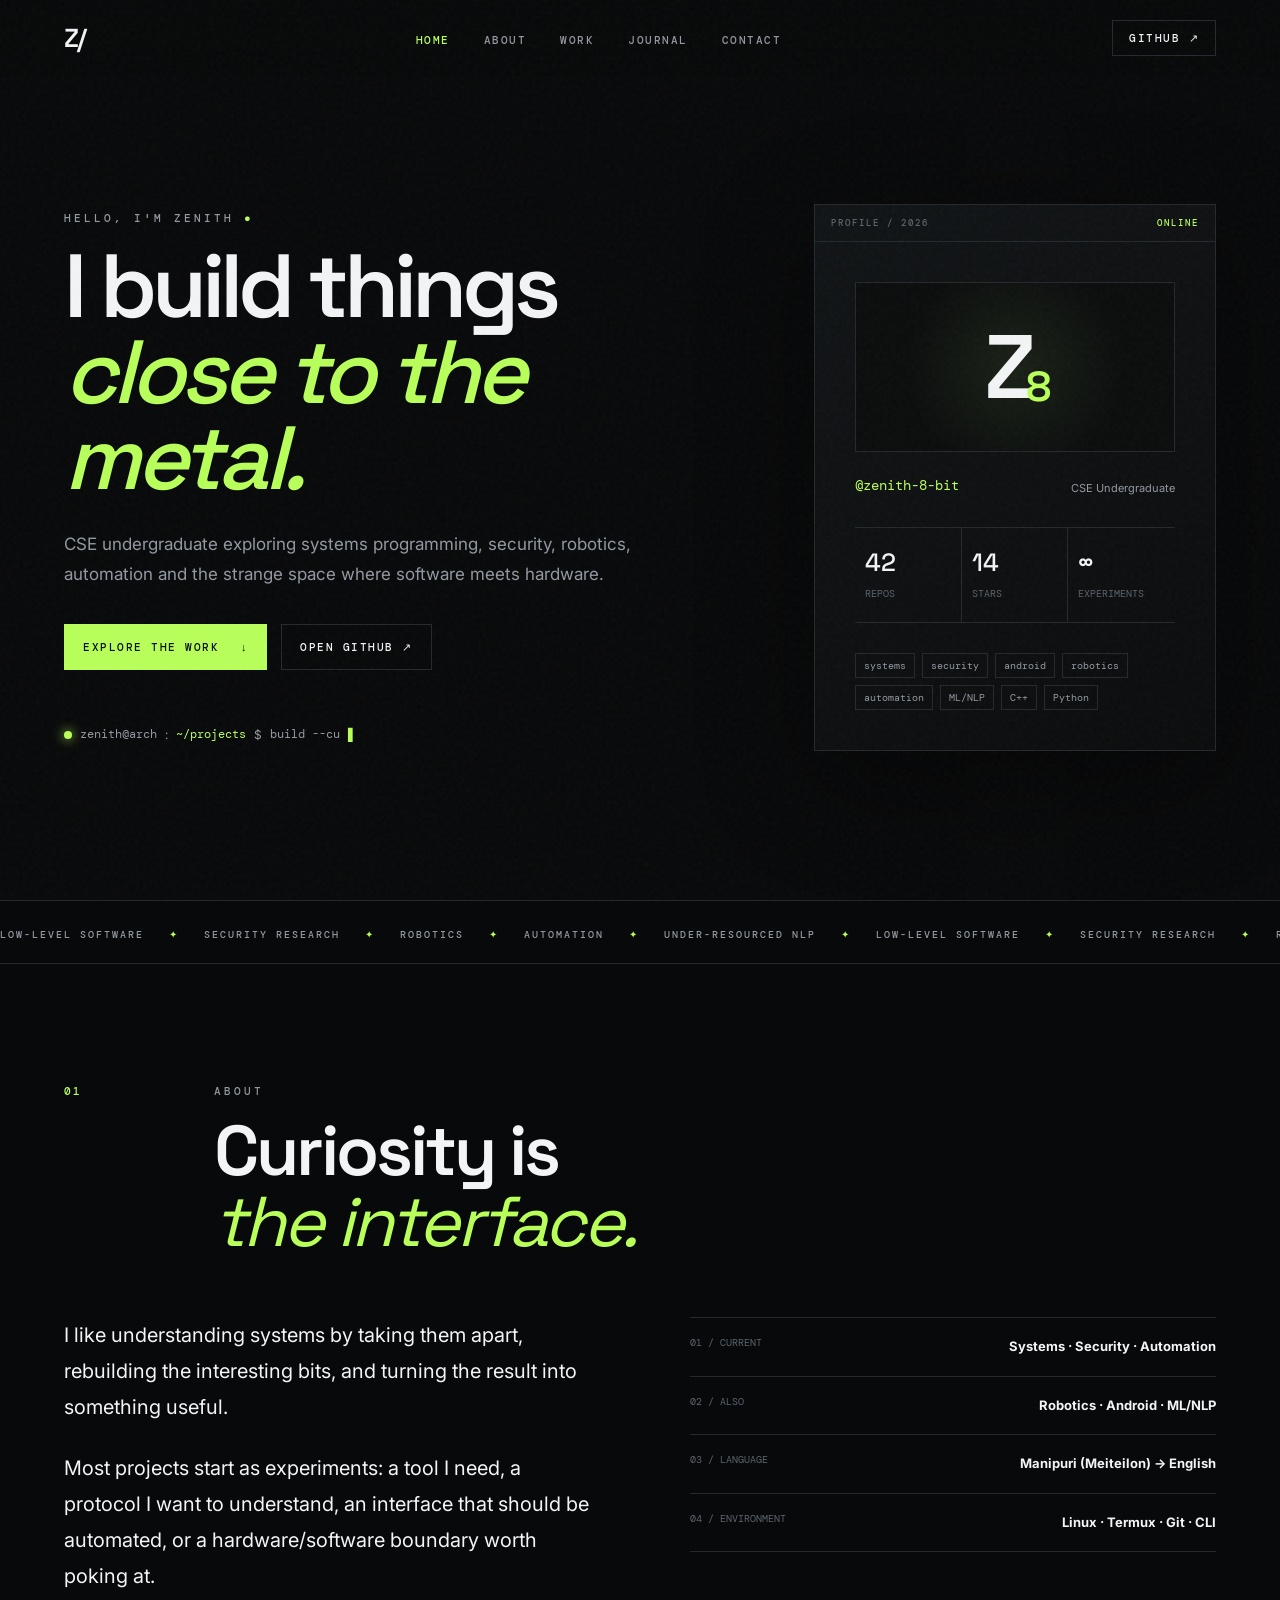
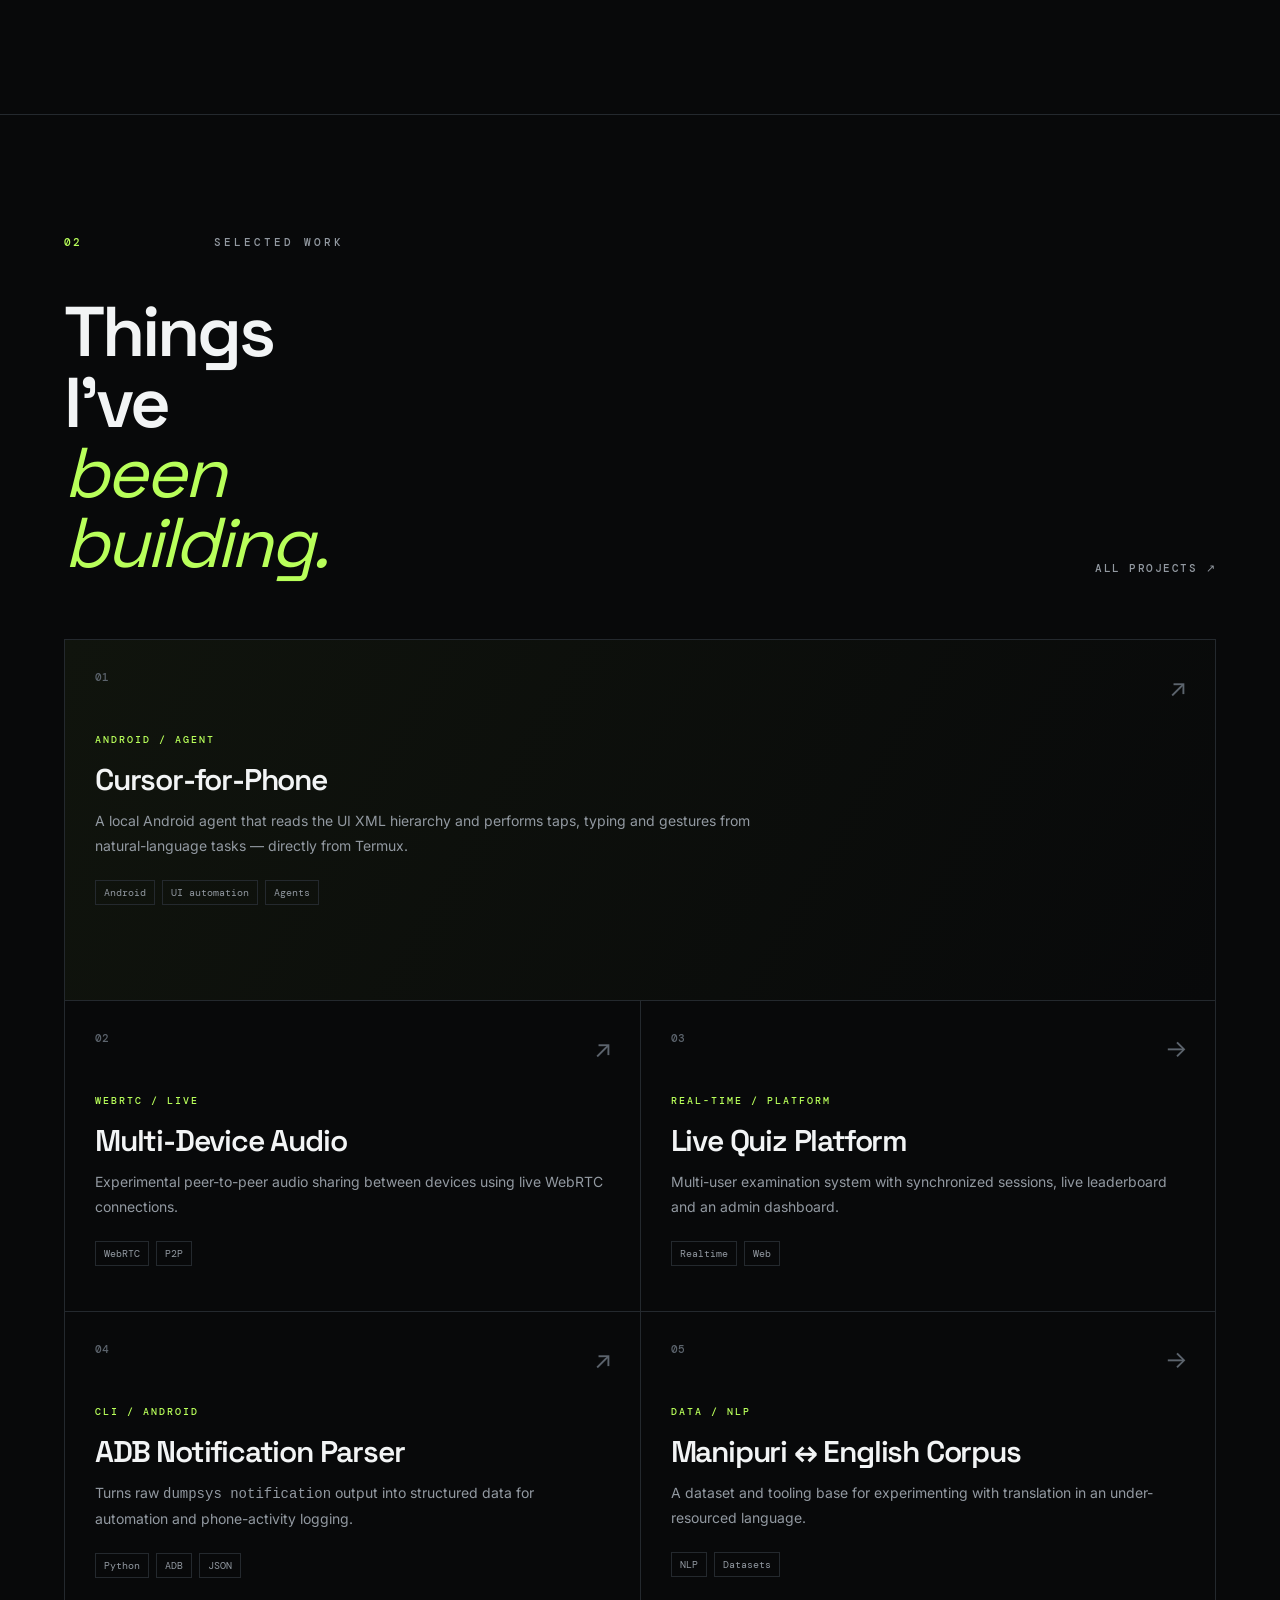
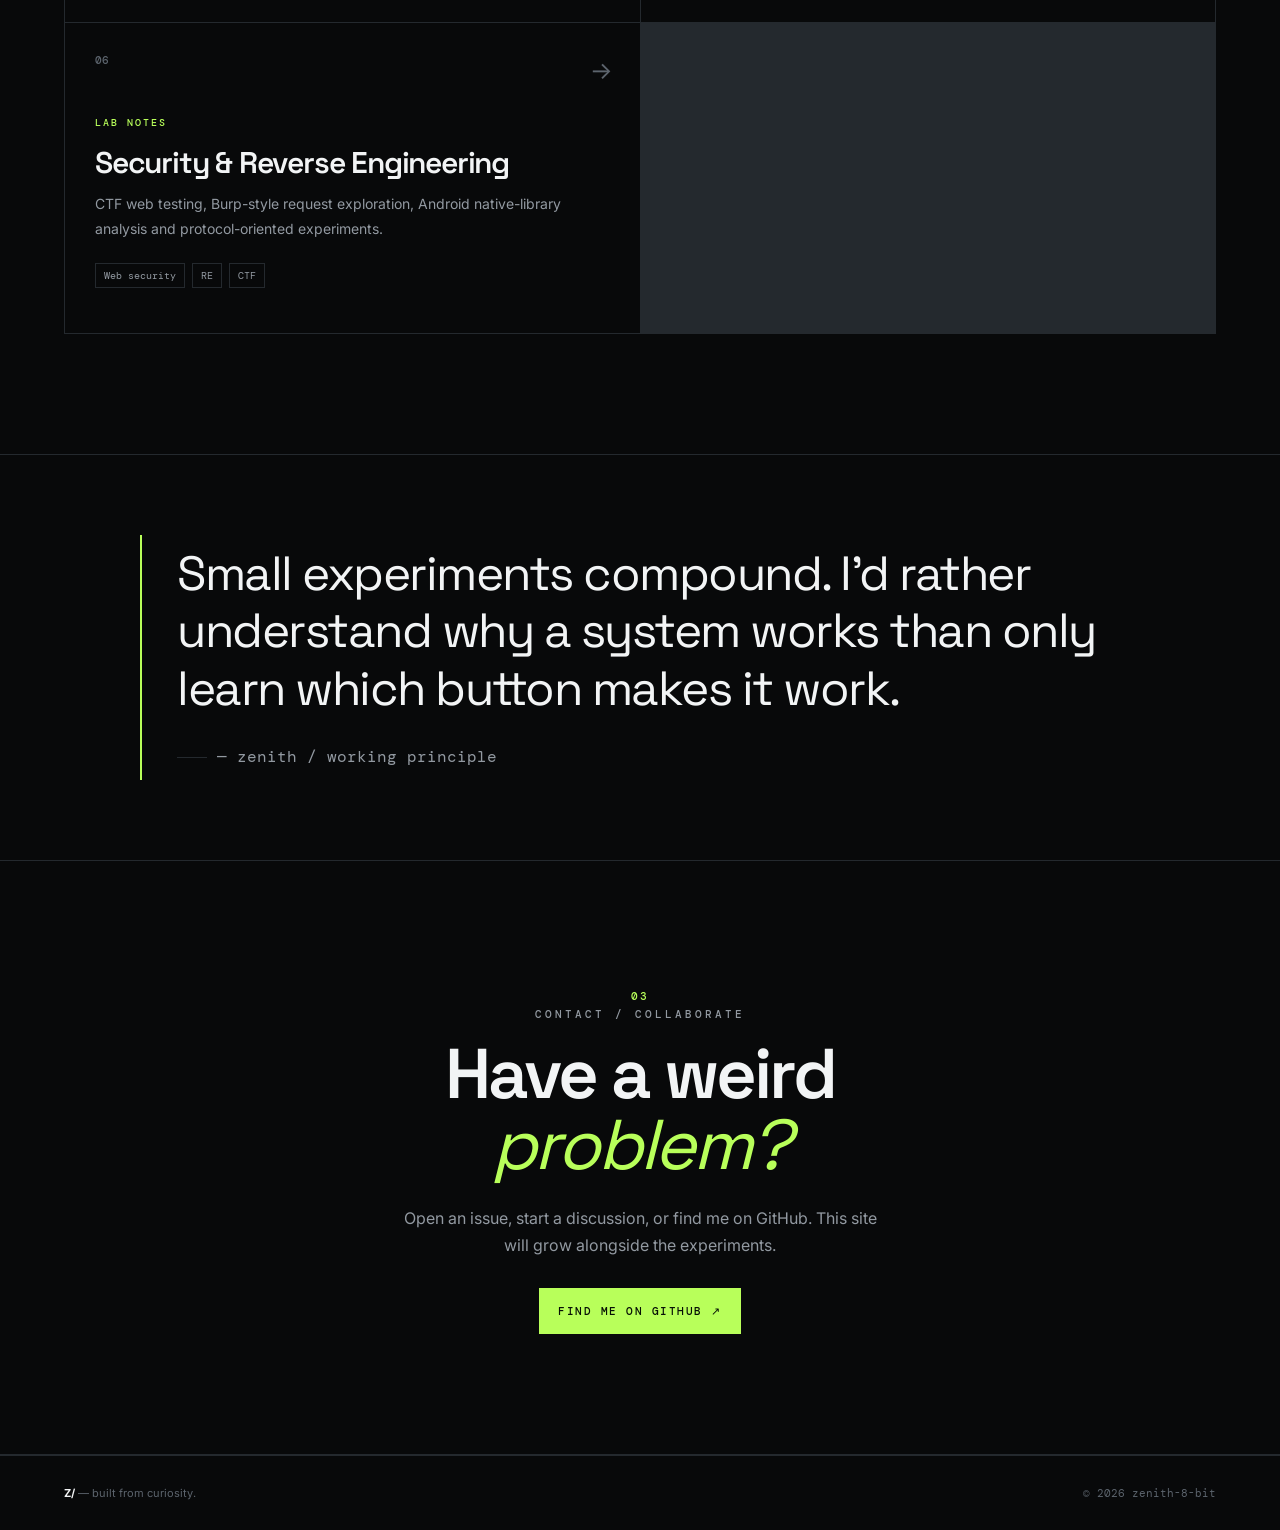
==== index.html @ 55f4ed3a "readme" ====
<!doctype html>
<html lang="en">
<head>
  <meta charset="utf-8">
  <meta name="viewport" content="width=device-width, initial-scale=1">
  <meta name="description" content="Zenith — CSE undergraduate building systems, automation, security experiments, robotics and low-level software.">
  <title>Zenith — Systems / Security / Automation</title>
  <link rel="preconnect" href="https://fonts.googleapis.com">
  <link rel="preconnect" href="https://fonts.gstatic.com" crossorigin>
  <link href="https://fonts.googleapis.com/css2?family=DM+Mono:wght@400;500&family=Inter:wght@400;500;600;700&family=Space+Grotesk:wght@400;500;600;700&display=swap" rel="stylesheet">
  <link rel="stylesheet" href="assets/style.css">
</head>
<body>
<div class="scroll-progress" id="scrollProgress"></div>
<div class="cursor-follower" id="cursorFollower"></div>

<nav class="navbar" id="navbar">
  <a class="nav-logo" href="index.html">Z/</a>
  <ul class="nav-links">
    <li><a class="active" href="#home">Home</a></li>
    <li><a href="#about">About</a></li>
    <li><a href="#work">Work</a></li>
    <li><a href="blog.html">Journal</a></li>
    <li><a href="#contact">Contact</a></li>
  </ul>
  <a class="nav-cta" href="https://github.com/zenith-8-bit" target="_blank" rel="noreferrer">GitHub ↗</a>
  <button class="nav-menu-btn" id="menuBtn" aria-label="Open menu">☰</button>
</nav>

<div class="mobile-menu" id="mobileMenu">
  <button class="mobile-close" id="mobileClose">×</button>
  <a href="#home">Home</a>
  <a href="#about">About</a>
  <a href="#work">Work</a>
  <a href="projects.html">Projects</a>
  <a href="blog.html">Journal</a>
  <a href="#contact">Contact</a>
</div>

<main>
<section class="hero" id="home">
  <div class="hero-grid">
    <div class="hero-copy">
      <p class="eyebrow reveal">HELLO, I'M ZENITH <span class="pulse">●</span></p>
      <h1 class="hero-title reveal">I build things<br><span class="accent">close to the metal.</span></h1>
      <p class="hero-description reveal">
        CSE undergraduate exploring systems programming, security, robotics, automation and the strange space where software meets hardware.
      </p>
      <div class="hero-actions reveal">
        <a class="button button-primary" href="#work">Explore the work <span>↓</span></a>
        <a class="button button-ghost" href="https://github.com/zenith-8-bit" target="_blank" rel="noreferrer">Open GitHub ↗</a>
      </div>
      <div class="terminal-strip reveal">
        <span class="terminal-dot"></span>
        <span class="mono">zenith@arch</span>
        <span class="muted">:</span><span class="accent mono">~/projects</span>
        <span class="muted">$</span>
        <span class="typing mono" id="typing">build --curious</span><span class="caret">▌</span>
      </div>
    </div>

    <div class="hero-console reveal">
      <div class="console-top">
        <span>PROFILE / 2026</span><span>ONLINE</span>
      </div>
      <div class="console-body">
        <div class="avatar">Z<span>8</span></div>
        <div class="console-meta">
          <div class="mono accent">@zenith-8-bit</div>
          <div class="muted">CSE Undergraduate</div>
        </div>
        <div class="stat-row">
          <div><strong>42</strong><span>repos</span></div>
          <div><strong>14</strong><span>stars</span></div>
          <div><strong>∞</strong><span>experiments</span></div>
        </div>
        <div class="tag-cloud">
          <span>systems</span><span>security</span><span>android</span><span>robotics</span>
          <span>automation</span><span>ML/NLP</span><span>C++</span><span>Python</span>
        </div>
      </div>
    </div>
  </div>
</section>

<section class="marquee-section" aria-label="focus areas">
  <div class="marquee-track">
    <span>LOW-LEVEL SOFTWARE</span><i>✦</i><span>SECURITY RESEARCH</span><i>✦</i><span>ROBOTICS</span><i>✦</i><span>AUTOMATION</span><i>✦</i><span>UNDER-RESOURCED NLP</span><i>✦</i>
    <span>LOW-LEVEL SOFTWARE</span><i>✦</i><span>SECURITY RESEARCH</span><i>✦</i><span>ROBOTICS</span><i>✦</i>
  </div>
</section>

<section class="section about-section" id="about">
  <div class="section-head reveal">
    <span class="section-number">01</span>
    <div>
      <p class="eyebrow">ABOUT</p>
      <h2>Curiosity is<br><em>the interface.</em></h2>
    </div>
  </div>
  <div class="about-grid">
    <div class="about-lead reveal">
      <p>I like understanding systems by taking them apart, rebuilding the interesting bits, and turning the result into something useful.</p>
      <p>Most projects start as experiments: a tool I need, a protocol I want to understand, an interface that should be automated, or a hardware/software boundary worth poking at.</p>
    </div>
    <div class="about-details reveal">
      <div class="detail"><span>01 / CURRENT</span><strong>Systems · Security · Automation</strong></div>
      <div class="detail"><span>02 / ALSO</span><strong>Robotics · Android · ML/NLP</strong></div>
      <div class="detail"><span>03 / LANGUAGE</span><strong>Manipuri (Meiteilon) → English</strong></div>
      <div class="detail"><span>04 / ENVIRONMENT</span><strong>Linux · Termux · Git · CLI</strong></div>
    </div>
  </div>
</section>

<section class="section work-section" id="work">
  <div class="work-header reveal">
    <div><span class="section-number">02</span><p class="eyebrow">SELECTED WORK</p><h2>Things I've<br><em>been building.</em></h2></div>
    <a class="text-link" href="projects.html">All projects ↗</a>
  </div>
  <div class="project-grid">
    <a class="project-card project-feature reveal" href="https://github.com/zenith-8-bit/Cursor-For-Phone" target="_blank" rel="noreferrer">
      <div class="project-index">01</div>
      <div class="project-body">
        <span class="project-type">ANDROID / AGENT</span>
        <h3>Cursor-for-Phone</h3>
        <p>A local Android agent that reads the UI XML hierarchy and performs taps, typing and gestures from natural-language tasks — directly from Termux.</p>
        <div class="project-tags"><span>Android</span><span>UI automation</span><span>Agents</span></div>
      </div><span class="project-arrow">↗</span>
    </a>

    <a class="project-card reveal" href="https://zenith-8-bit.github.io/soundcloud" target="_blank" rel="noreferrer">
      <div class="project-index">02</div>
      <div class="project-body">
        <span class="project-type">WEBRTC / LIVE</span>
        <h3>Multi-Device Audio</h3>
        <p>Experimental peer-to-peer audio sharing between devices using live WebRTC connections.</p>
        <div class="project-tags"><span>WebRTC</span><span>P2P</span></div>
      </div><span class="project-arrow">↗</span>
    </a>

    <a class="project-card reveal" href="projects.html#quiz">
      <div class="project-index">03</div>
      <div class="project-body">
        <span class="project-type">REAL-TIME / PLATFORM</span>
        <h3>Live Quiz Platform</h3>
        <p>Multi-user examination system with synchronized sessions, live leaderboard and an admin dashboard.</p>
        <div class="project-tags"><span>Realtime</span><span>Web</span></div>
      </div><span class="project-arrow">→</span>
    </a>

    <a class="project-card reveal" href="https://github.com/zenith-8-bit/adb-notification-data-parser" target="_blank" rel="noreferrer">
      <div class="project-index">04</div>
      <div class="project-body">
        <span class="project-type">CLI / ANDROID</span>
        <h3>ADB Notification Parser</h3>
        <p>Turns raw <code>dumpsys notification</code> output into structured data for automation and phone-activity logging.</p>
        <div class="project-tags"><span>Python</span><span>ADB</span><span>JSON</span></div>
      </div><span class="project-arrow">↗</span>
    </a>

    <a class="project-card reveal" href="projects.html#language">
      <div class="project-index">05</div>
      <div class="project-body">
        <span class="project-type">DATA / NLP</span>
        <h3>Manipuri ↔ English Corpus</h3>
        <p>A dataset and tooling base for experimenting with translation in an under-resourced language.</p>
        <div class="project-tags"><span>NLP</span><span>Datasets</span></div>
      </div><span class="project-arrow">→</span>
    </a>

    <a class="project-card reveal" href="projects.html#labs">
      <div class="project-index">06</div>
      <div class="project-body">
        <span class="project-type">LAB NOTES</span>
        <h3>Security & Reverse Engineering</h3>
        <p>CTF web testing, Burp-style request exploration, Android native-library analysis and protocol-oriented experiments.</p>
        <div class="project-tags"><span>Web security</span><span>RE</span><span>CTF</span></div>
      </div><span class="project-arrow">→</span>
    </a>
  </div>
</section>

<section class="section philosophy">
  <div class="quote-card reveal">
    <span class="quote-mark">“</span>
    <p>Small experiments compound. I’d rather understand why a system works than only learn which button makes it work.</p>
    <span class="quote-line"></span><span class="mono muted">— zenith / working principle</span>
  </div>
</section>

<section class="section contact-section" id="contact">
  <div class="contact-inner reveal">
    <span class="section-number">03</span>
    <p class="eyebrow">CONTACT / COLLABORATE</p>
    <h2>Have a weird<br><em>problem?</em></h2>
    <p class="contact-copy">Open an issue, start a discussion, or find me on GitHub. This site will grow alongside the experiments.</p>
    <a class="button button-primary" href="https://github.com/zenith-8-bit" target="_blank" rel="noreferrer">Find me on GitHub ↗</a>
  </div>
</section>
</main>

<footer class="footer">
  <div><strong>Z/</strong> — built from curiosity.</div>
  <div class="mono">© 2026 zenith-8-bit</div>
</footer>
<script src="assets/app.js"></script>
</body>
</html>
---- assets/style.css ----
*{margin:0;padding:0;box-sizing:border-box}
:root{--bg:#08090a;--panel:#101214;--panel2:#15181b;--text:#f2f4f5;--muted:#9299a1;--dim:#5c646d;--line:#24292e;--accent:#b8ff5a;--accent2:#7fe3ff}
html{scroll-behavior:smooth}body{font-family:Inter,system-ui,sans-serif;background:var(--bg);color:var(--text);line-height:1.65;overflow-x:hidden}
body:before{content:"";position:fixed;inset:0;pointer-events:none;z-index:9998;opacity:.035;background-image:url("data:image/svg+xml,%3Csvg viewBox='0 0 256 256' xmlns='http://www.w3.org/2000/svg'%3E%3Cfilter id='n'%3E%3CfeTurbulence type='fractalNoise' baseFrequency='.85' numOctaves='3' stitchTiles='stitch'/%3E%3C/filter%3E%3Crect width='100%25' height='100%25' filter='url(%23n)'/%3E%3C/svg%3E")}
a{color:inherit}.mono{font-family:"DM Mono",monospace}.accent{color:var(--accent)}.muted{color:var(--muted)}
.scroll-progress{position:fixed;z-index:1001;top:0;left:0;height:2px;width:0;background:var(--accent)}
.navbar{position:fixed;z-index:1000;top:0;left:0;right:0;padding:20px 5vw;display:flex;align-items:center;justify-content:space-between;background:rgba(8,9,10,.78);backdrop-filter:blur(18px);border-bottom:1px solid transparent;transition:.3s}
.navbar.scrolled{padding:14px 5vw;border-color:var(--line);background:rgba(8,9,10,.94)}
.nav-logo{font:600 26px "Space Grotesk";text-decoration:none;letter-spacing:-2px}.nav-links{list-style:none;display:flex;gap:34px}.nav-links a,.nav-cta,.text-link{font:500 11px "DM Mono";text-transform:uppercase;letter-spacing:1.5px;text-decoration:none;color:var(--muted);transition:.25s}.nav-links a:hover,.nav-links a.active,.text-link:hover{color:var(--accent)}
.nav-cta{padding:10px 16px;border:1px solid var(--line);color:var(--text)}.nav-cta:hover{border-color:var(--accent);color:var(--accent)}
.nav-menu-btn{display:none;background:none;border:1px solid var(--line);color:var(--text);border-radius:50%;width:42px;height:42px}
.mobile-menu{position:fixed;z-index:1002;inset:0;transform:translateX(100%);transition:.45s cubic-bezier(.16,1,.3,1);background:var(--bg);display:flex;flex-direction:column;align-items:center;justify-content:center;gap:25px}.mobile-menu.open{transform:translateX(0)}.mobile-menu a{font:500 34px "Space Grotesk";text-decoration:none}.mobile-close{position:absolute;top:22px;right:22px;width:44px;height:44px;border-radius:50%;border:1px solid var(--line);background:none;color:var(--text);font-size:28px}
.hero{min-height:100vh;padding:145px 5vw 90px;display:flex;align-items:center;position:relative}.hero-grid{max-width:1400px;width:100%;margin:auto;display:grid;grid-template-columns:1.25fr .75fr;gap:80px;align-items:center}.eyebrow{font:500 11px "DM Mono";letter-spacing:3px;color:var(--muted);margin-bottom:18px}.pulse{color:var(--accent);animation:pulse 1.8s infinite}.hero-title{font:600 clamp(50px,7vw,96px) "Space Grotesk";line-height:.96;letter-spacing:-5px;margin-bottom:28px}.hero-title .accent{font-style:italic;font-weight:500}.hero-description{max-width:650px;color:var(--muted);font-size:17px;line-height:1.8}.hero-actions{display:flex;gap:14px;margin-top:34px}.button{display:inline-flex;align-items:center;gap:22px;text-decoration:none;text-transform:uppercase;font:500 11px "DM Mono";letter-spacing:1.5px;padding:15px 18px;border:1px solid var(--line);transition:.25s}.button-primary{background:var(--accent);color:#071006;border-color:var(--accent)}.button-primary:hover{transform:translateY(-2px);box-shadow:0 12px 40px rgba(184,255,90,.14)}.button-ghost:hover{border-color:var(--accent);color:var(--accent)}
.terminal-strip{margin-top:55px;display:flex;align-items:center;gap:8px;color:var(--muted);font-size:12px}.terminal-dot{width:8px;height:8px;background:var(--accent);border-radius:50%;box-shadow:0 0 12px var(--accent)}.caret{color:var(--accent);animation:blink 1s steps(1) infinite}
.hero-console{border:1px solid var(--line);background:linear-gradient(145deg,#111416,#0b0c0d);box-shadow:0 30px 100px rgba(0,0,0,.45);position:relative}.console-top{padding:12px 16px;border-bottom:1px solid var(--line);display:flex;justify-content:space-between;font:500 9px "DM Mono";letter-spacing:2px;color:var(--dim)}.console-top span:last-child{color:var(--accent)}.console-body{padding:40px}.avatar{height:170px;border:1px solid var(--line);display:flex;align-items:center;justify-content:center;font:600 90px "Space Grotesk";letter-spacing:-10px;background:radial-gradient(circle at 50% 50%,#1a2117,#0b0d0d 60%)}.avatar span{color:var(--accent);font-size:42px;letter-spacing:-4px;margin-top:40px}.console-meta{margin-top:22px;display:flex;justify-content:space-between;align-items:end}.console-meta .accent{font-size:14px}.console-meta .muted{font-size:11px}.stat-row{display:grid;grid-template-columns:repeat(3,1fr);border-top:1px solid var(--line);border-bottom:1px solid var(--line);margin:30px 0}.stat-row div{padding:18px 10px;border-right:1px solid var(--line)}.stat-row div:last-child{border:0}.stat-row strong{display:block;font:500 25px "Space Grotesk"}.stat-row span{font:10px "DM Mono";color:var(--dim);text-transform:uppercase}.tag-cloud{display:flex;flex-wrap:wrap;gap:7px}.tag-cloud span,.project-tags span{border:1px solid var(--line);padding:5px 8px;color:var(--muted);font:10px "DM Mono"}
.marquee-section{border-top:1px solid var(--line);border-bottom:1px solid var(--line);overflow:hidden;padding:18px 0;white-space:nowrap}.marquee-track{display:inline-flex;align-items:center;gap:25px;min-width:max-content;animation:marquee 28s linear infinite;font:500 10px "DM Mono";letter-spacing:2px;color:var(--muted)}.marquee-track i{color:var(--accent);font-style:normal}
.section{padding:120px 5vw;border-bottom:1px solid var(--line)}.section-head,.work-header{max-width:1400px;margin:0 auto 60px;display:grid;grid-template-columns:120px 1fr;gap:30px}.section-number{font:500 11px "DM Mono";color:var(--accent);letter-spacing:2px}.section h2,.page-hero h1{font:600 clamp(42px,5.5vw,72px) "Space Grotesk";line-height:1;letter-spacing:-3px}.section h2 em,.page-hero h1 em{font-weight:400;color:var(--accent);font-style:italic}.about-grid{max-width:1200px;margin:auto;display:grid;grid-template-columns:1fr 1fr;gap:100px}.about-lead{font-size:20px;line-height:1.8}.about-lead p+p{margin-top:25px}.about-details{border-top:1px solid var(--line)}.detail{padding:18px 0;border-bottom:1px solid var(--line);display:flex;justify-content:space-between;gap:30px}.detail span{font:10px "DM Mono";color:var(--dim)}.detail strong{font-size:13px;text-align:right}
.work-header{grid-template-columns:1fr auto;align-items:end}.work-header>div{display:grid;grid-template-columns:120px 1fr;gap:30px}.text-link{align-self:end;padding-bottom:4px}.project-grid{max-width:1400px;margin:auto;display:grid;grid-template-columns:repeat(2,1fr);gap:1px;background:var(--line);border:1px solid var(--line)}.project-card{min-height:310px;background:var(--bg);padding:30px;position:relative;text-decoration:none;transition:.3s;display:flex;flex-direction:column}.project-card:hover{background:var(--panel)}.project-feature{grid-column:span 2;min-height:360px;background:linear-gradient(120deg,#10140d,#08090a)}.project-index{font:500 11px "DM Mono";color:var(--dim);margin-bottom:40px}.project-type{font:500 10px "DM Mono";letter-spacing:2px;color:var(--accent)}.project-body h3,.project-detail h2,.journal-card h2{font:600 30px "Space Grotesk";letter-spacing:-1.2px;margin:10px 0}.project-body p,.project-detail p,.journal-card p{max-width:700px;color:var(--muted);line-height:1.75;font-size:14px}.project-tags{display:flex;flex-wrap:wrap;gap:7px;margin-top:22px}.project-arrow{position:absolute;right:28px;top:28px;font-size:24px;color:var(--dim);transition:.25s}.project-card:hover .project-arrow{color:var(--accent);transform:translate(3px,-3px)}
.philosophy{padding-top:80px;padding-bottom:80px}.quote-card{max-width:1000px;margin:auto;border-left:2px solid var(--accent);padding:10px 0 10px 35px}.quote-card p{font:400 clamp(27px,4vw,48px) "Space Grotesk";line-height:1.2;letter-spacing:-1.5px;margin-bottom:25px}.quote-mark{display:none}.quote-line{display:inline-block;width:30px;height:1px;background:var(--line);vertical-align:middle;margin-right:10px}
.contact-section{text-align:center}.contact-inner{max-width:800px;margin:auto}.contact-inner h2{margin-bottom:25px}.contact-copy{max-width:500px;margin:0 auto 30px;color:var(--muted)}
.footer{padding:28px 5vw;display:flex;justify-content:space-between;color:var(--dim);font-size:11px;border-top:1px solid var(--line)}.footer a{text-decoration:none;color:var(--muted)}.footer strong{color:var(--text)}
.inner-page{padding:160px 5vw 100px;max-width:1500px;margin:auto}.page-hero{max-width:1000px;padding-bottom:100px}.page-hero h1{font-size:clamp(48px,7vw,92px);margin:10px 0 30px}.page-hero>p:last-child{color:var(--muted);max-width:700px;font-size:16px}.project-list{border-top:1px solid var(--line)}.project-detail{display:grid;grid-template-columns:120px 1fr;gap:30px;padding:55px 0;border-bottom:1px solid var(--line)}.project-detail h2{font-size:42px}.project-detail code,.content-placeholder code{font-family:"DM Mono";color:var(--accent)}.journal-grid{display:grid;grid-template-columns:repeat(2,1fr);gap:1px;background:var(--line);border:1px solid var(--line)}.journal-card{min-height:330px;padding:32px;background:var(--bg);display:flex;flex-direction:column;transition:.3s}.journal-card:hover{background:var(--panel)}.journal-card .status{font:500 9px "DM Mono";color:var(--accent);border:1px solid rgba(184,255,90,.3);padding:5px 8px;align-self:flex-start;margin-bottom:35px}.journal-card .project-type{margin-bottom:4px}.journal-card .mono{margin-top:auto;font-size:10px}.content-placeholder{margin-top:40px;border:1px dashed var(--line);padding:20px;color:var(--muted);font-size:13px}
.reveal{opacity:0;transform:translateY(28px);transition:opacity .75s cubic-bezier(.16,1,.3,1),transform .75s cubic-bezier(.16,1,.3,1)}.reveal.visible{opacity:1;transform:none}
@keyframes pulse{50%{opacity:.35}}@keyframes blink{50%{opacity:0}}@keyframes marquee{to{transform:translateX(-50%)}}@media(max-width:900px){.nav-links,.nav-cta{display:none}.nav-menu-btn{display:block}.hero{padding-top:120px}.hero-grid,.about-grid{grid-template-columns:1fr}.hero-console{display:none}.section-head,.work-header,.work-header>div{grid-template-columns:1fr;gap:12px}.project-feature{grid-column:span 1}.project-grid,.journal-grid{grid-template-columns:1fr}.project-detail{grid-template-columns:60px 1fr}.detail{flex-direction:column}.detail strong{text-align:left}.hero-title{letter-spacing:-3px}.section{padding:90px 5vw}.inner-page{padding-top:130px}}@media(max-width:600px){.hero-description{font-size:15px}.hero-actions{flex-direction:column;align-items:stretch}.button{justify-content:space-between}.terminal-strip{font-size:10px}.project-card{min-height:280px}.project-detail h2{font-size:30px}.footer{flex-direction:column;gap:8px}}
@media(prefers-reduced-motion:reduce){*,*:before,*:after{animation-duration:.001ms!important;animation-iteration-count:1!important;scroll-behavior:auto!important;transition-duration:.001ms!important}}
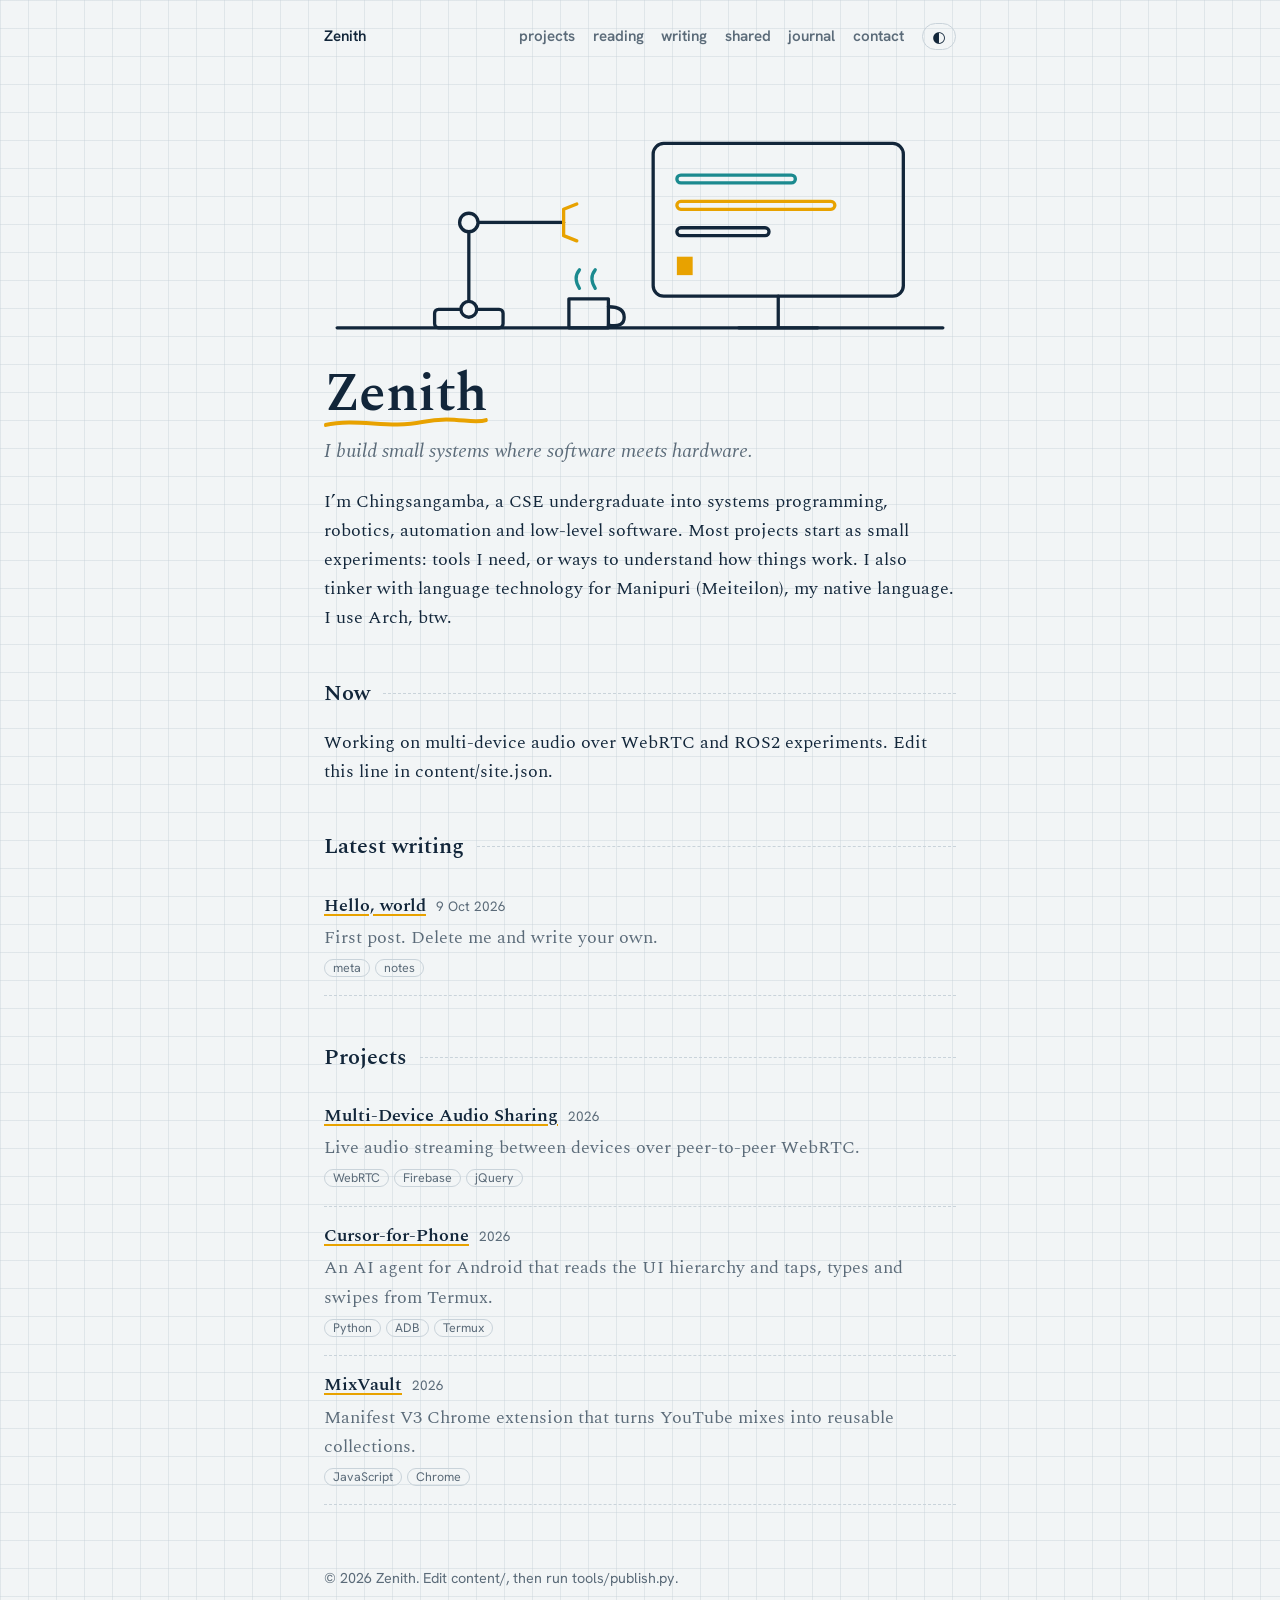
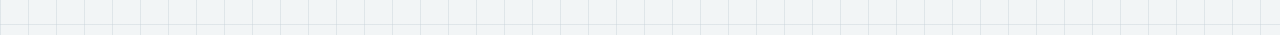
==== commit ec68ea59: "update" ====
--- a/index.html
+++ b/index.html
@@ -1,208 +1,7 @@
-<!doctype html>
-<html lang="en">
-<head>
-  <meta charset="utf-8">
-  <meta name="viewport" content="width=device-width, initial-scale=1">
-  <meta name="description" content="Zenith — CSE undergraduate building systems, automation, security experiments, robotics and low-level software.">
-  <title>Zenith — Systems / Security / Automation</title>
-  <link rel="preconnect" href="https://fonts.googleapis.com">
-  <link rel="preconnect" href="https://fonts.gstatic.com" crossorigin>
-  <link href="https://fonts.googleapis.com/css2?family=DM+Mono:wght@400;500&family=Inter:wght@400;500;600;700&family=Space+Grotesk:wght@400;500;600;700&display=swap" rel="stylesheet">
-  <link rel="stylesheet" href="assets/style.css">
-</head>
-<body>
-<div class="scroll-progress" id="scrollProgress"></div>
-<div class="cursor-follower" id="cursorFollower"></div>
-
-<nav class="navbar" id="navbar">
-  <a class="nav-logo" href="index.html">Z/</a>
-  <ul class="nav-links">
-    <li><a class="active" href="#home">Home</a></li>
-    <li><a href="#about">About</a></li>
-    <li><a href="#work">Work</a></li>
-    <li><a href="blog.html">Journal</a></li>
-    <li><a href="#contact">Contact</a></li>
-  </ul>
-  <a class="nav-cta" href="https://github.com/zenith-8-bit" target="_blank" rel="noreferrer">GitHub ↗</a>
-  <button class="nav-menu-btn" id="menuBtn" aria-label="Open menu">☰</button>
-</nav>
-
-<div class="mobile-menu" id="mobileMenu">
-  <button class="mobile-close" id="mobileClose">×</button>
-  <a href="#home">Home</a>
-  <a href="#about">About</a>
-  <a href="#work">Work</a>
-  <a href="projects.html">Projects</a>
-  <a href="blog.html">Journal</a>
-  <a href="#contact">Contact</a>
-</div>
-
-<main>
-<section class="hero" id="home">
-  <div class="hero-grid">
-    <div class="hero-copy">
-      <p class="eyebrow reveal">HELLO, I'M ZENITH <span class="pulse">●</span></p>
-      <h1 class="hero-title reveal">I build things<br><span class="accent">close to the metal.</span></h1>
-      <p class="hero-description reveal">
-        CSE undergraduate exploring systems programming, security, robotics, automation and the strange space where software meets hardware.
-      </p>
-      <div class="hero-actions reveal">
-        <a class="button button-primary" href="#work">Explore the work <span>↓</span></a>
-        <a class="button button-ghost" href="https://github.com/zenith-8-bit" target="_blank" rel="noreferrer">Open GitHub ↗</a>
-      </div>
-      <div class="terminal-strip reveal">
-        <span class="terminal-dot"></span>
-        <span class="mono">zenith@arch</span>
-        <span class="muted">:</span><span class="accent mono">~/projects</span>
-        <span class="muted">$</span>
-        <span class="typing mono" id="typing">build --curious</span><span class="caret">▌</span>
-      </div>
-    </div>
-
-    <div class="hero-console reveal">
-      <div class="console-top">
-        <span>PROFILE / 2026</span><span>ONLINE</span>
-      </div>
-      <div class="console-body">
-        <div class="avatar">Z<span>8</span></div>
-        <div class="console-meta">
-          <div class="mono accent">@zenith-8-bit</div>
-          <div class="muted">CSE Undergraduate</div>
-        </div>
-        <div class="stat-row">
-          <div><strong>42</strong><span>repos</span></div>
-          <div><strong>14</strong><span>stars</span></div>
-          <div><strong>∞</strong><span>experiments</span></div>
-        </div>
-        <div class="tag-cloud">
-          <span>systems</span><span>security</span><span>android</span><span>robotics</span>
-          <span>automation</span><span>ML/NLP</span><span>C++</span><span>Python</span>
-        </div>
-      </div>
-    </div>
-  </div>
-</section>
-
-<section class="marquee-section" aria-label="focus areas">
-  <div class="marquee-track">
-    <span>LOW-LEVEL SOFTWARE</span><i>✦</i><span>SECURITY RESEARCH</span><i>✦</i><span>ROBOTICS</span><i>✦</i><span>AUTOMATION</span><i>✦</i><span>UNDER-RESOURCED NLP</span><i>✦</i>
-    <span>LOW-LEVEL SOFTWARE</span><i>✦</i><span>SECURITY RESEARCH</span><i>✦</i><span>ROBOTICS</span><i>✦</i>
-  </div>
-</section>
-
-<section class="section about-section" id="about">
-  <div class="section-head reveal">
-    <span class="section-number">01</span>
-    <div>
-      <p class="eyebrow">ABOUT</p>
-      <h2>Curiosity is<br><em>the interface.</em></h2>
-    </div>
-  </div>
-  <div class="about-grid">
-    <div class="about-lead reveal">
-      <p>I like understanding systems by taking them apart, rebuilding the interesting bits, and turning the result into something useful.</p>
-      <p>Most projects start as experiments: a tool I need, a protocol I want to understand, an interface that should be automated, or a hardware/software boundary worth poking at.</p>
-    </div>
-    <div class="about-details reveal">
-      <div class="detail"><span>01 / CURRENT</span><strong>Systems · Security · Automation</strong></div>
-      <div class="detail"><span>02 / ALSO</span><strong>Robotics · Android · ML/NLP</strong></div>
-      <div class="detail"><span>03 / LANGUAGE</span><strong>Manipuri (Meiteilon) → English</strong></div>
-      <div class="detail"><span>04 / ENVIRONMENT</span><strong>Linux · Termux · Git · CLI</strong></div>
-    </div>
-  </div>
-</section>
-
-<section class="section work-section" id="work">
-  <div class="work-header reveal">
-    <div><span class="section-number">02</span><p class="eyebrow">SELECTED WORK</p><h2>Things I've<br><em>been building.</em></h2></div>
-    <a class="text-link" href="projects.html">All projects ↗</a>
-  </div>
-  <div class="project-grid">
-    <a class="project-card project-feature reveal" href="https://github.com/zenith-8-bit/Cursor-For-Phone" target="_blank" rel="noreferrer">
-      <div class="project-index">01</div>
-      <div class="project-body">
-        <span class="project-type">ANDROID / AGENT</span>
-        <h3>Cursor-for-Phone</h3>
-        <p>A local Android agent that reads the UI XML hierarchy and performs taps, typing and gestures from natural-language tasks — directly from Termux.</p>
-        <div class="project-tags"><span>Android</span><span>UI automation</span><span>Agents</span></div>
-      </div><span class="project-arrow">↗</span>
-    </a>
-
-    <a class="project-card reveal" href="https://zenith-8-bit.github.io/soundcloud" target="_blank" rel="noreferrer">
-      <div class="project-index">02</div>
-      <div class="project-body">
-        <span class="project-type">WEBRTC / LIVE</span>
-        <h3>Multi-Device Audio</h3>
-        <p>Experimental peer-to-peer audio sharing between devices using live WebRTC connections.</p>
-        <div class="project-tags"><span>WebRTC</span><span>P2P</span></div>
-      </div><span class="project-arrow">↗</span>
-    </a>
-
-    <a class="project-card reveal" href="projects.html#quiz">
-      <div class="project-index">03</div>
-      <div class="project-body">
-        <span class="project-type">REAL-TIME / PLATFORM</span>
-        <h3>Live Quiz Platform</h3>
-        <p>Multi-user examination system with synchronized sessions, live leaderboard and an admin dashboard.</p>
-        <div class="project-tags"><span>Realtime</span><span>Web</span></div>
-      </div><span class="project-arrow">→</span>
-    </a>
-
-    <a class="project-card reveal" href="https://github.com/zenith-8-bit/adb-notification-data-parser" target="_blank" rel="noreferrer">
-      <div class="project-index">04</div>
-      <div class="project-body">
-        <span class="project-type">CLI / ANDROID</span>
-        <h3>ADB Notification Parser</h3>
-        <p>Turns raw <code>dumpsys notification</code> output into structured data for automation and phone-activity logging.</p>
-        <div class="project-tags"><span>Python</span><span>ADB</span><span>JSON</span></div>
-      </div><span class="project-arrow">↗</span>
-    </a>
-
-    <a class="project-card reveal" href="projects.html#language">
-      <div class="project-index">05</div>
-      <div class="project-body">
-        <span class="project-type">DATA / NLP</span>
-        <h3>Manipuri ↔ English Corpus</h3>
-        <p>A dataset and tooling base for experimenting with translation in an under-resourced language.</p>
-        <div class="project-tags"><span>NLP</span><span>Datasets</span></div>
-      </div><span class="project-arrow">→</span>
-    </a>
-
-    <a class="project-card reveal" href="projects.html#labs">
-      <div class="project-index">06</div>
-      <div class="project-body">
-        <span class="project-type">LAB NOTES</span>
-        <h3>Security & Reverse Engineering</h3>
-        <p>CTF web testing, Burp-style request exploration, Android native-library analysis and protocol-oriented experiments.</p>
-        <div class="project-tags"><span>Web security</span><span>RE</span><span>CTF</span></div>
-      </div><span class="project-arrow">→</span>
-    </a>
-  </div>
-</section>
-
-<section class="section philosophy">
-  <div class="quote-card reveal">
-    <span class="quote-mark">“</span>
-    <p>Small experiments compound. I’d rather understand why a system works than only learn which button makes it work.</p>
-    <span class="quote-line"></span><span class="mono muted">— zenith / working principle</span>
-  </div>
-</section>
-
-<section class="section contact-section" id="contact">
-  <div class="contact-inner reveal">
-    <span class="section-number">03</span>
-    <p class="eyebrow">CONTACT / COLLABORATE</p>
-    <h2>Have a weird<br><em>problem?</em></h2>
-    <p class="contact-copy">Open an issue, start a discussion, or find me on GitHub. This site will grow alongside the experiments.</p>
-    <a class="button button-primary" href="https://github.com/zenith-8-bit" target="_blank" rel="noreferrer">Find me on GitHub ↗</a>
-  </div>
-</section>
-</main>
-
-<footer class="footer">
-  <div><strong>Z/</strong> — built from curiosity.</div>
-  <div class="mono">© 2026 zenith-8-bit</div>
-</footer>
-<script src="assets/app.js"></script>
-</body>
-</html>+<!doctype html><html lang="en"><head><meta charset="utf-8"><meta name="viewport" content="width=device-width,initial-scale=1">
+<title>Zenith</title><meta name="description" content="Zenith (Chingsangamba) — systems, robotics, small experiments.">
+<link rel="icon" href="assets/img/favicon.svg"><link rel="preconnect" href="https://fonts.googleapis.com"><link rel="preconnect" href="https://fonts.gstatic.com" crossorigin>
+<link rel="stylesheet" href="https://fonts.googleapis.com/css2?family=Spectral:ital,wght@0,400;0,600;1,400&family=Hanken+Grotesk:wght@400;600&display=swap">
+<link rel="stylesheet" href="assets/css/style.css"></head><body>
+<nav id="nav"></nav><main id="app"></main><footer id="foot"></footer>
+<script src="assets/js/art.js"></script><script src="assets/js/md.js"></script><script src="assets/js/app.js"></script></body></html>
--- a/assets/css/style.css
+++ b/assets/css/style.css
@@ -0,0 +1,43 @@
+:root{--paper:#F2F5F6;--ink:#12263A;--mute:#5B6B79;--line:#C9D3DA;--a:#E8A200;--b:#1B8A8F;--serif:Spectral,Georgia,serif;--sans:"Hanken Grotesk",system-ui,sans-serif}
+:root[data-t=dark]{--paper:#0E2740;--ink:#E6EEF5;--mute:#8FA6BA;--line:#254664;--a:#FFC845;--b:#5FD0D4}
+@media(prefers-color-scheme:dark){:root:not([data-t=light]){--paper:#0E2740;--ink:#E6EEF5;--mute:#8FA6BA;--line:#254664;--a:#FFC845;--b:#5FD0D4}}
+*{box-sizing:border-box}html{scroll-behavior:smooth}
+body{margin:0;background:var(--paper);color:var(--ink);font:1.1rem/1.65 var(--serif);
+background-image:linear-gradient(color-mix(in srgb,var(--line) 45%,transparent) 1px,transparent 1px),linear-gradient(90deg,color-mix(in srgb,var(--line) 45%,transparent) 1px,transparent 1px);background-size:28px 28px}
+main,nav,footer{max-width:42rem;margin:0 auto;padding:0 1.25rem}
+nav{display:flex;flex-wrap:wrap;gap:.2rem 1.1rem;align-items:center;padding-top:1.4rem;font:600 .95rem var(--sans)}
+nav a{color:var(--mute);text-decoration:none;padding:.2rem 0;border-bottom:2px solid transparent}
+nav a:hover,nav a[aria-current]{color:var(--ink);border-color:var(--a)}
+nav .home{margin-right:auto;color:var(--ink)}nav button{background:none;border:1px solid var(--line);border-radius:99px;color:var(--ink);cursor:pointer;padding:.15rem .6rem;font:inherit}
+a{color:var(--ink);text-decoration-color:var(--a);text-underline-offset:3px;text-decoration-thickness:2px}a:hover{color:var(--b)}
+:focus-visible{outline:3px solid var(--b);outline-offset:3px;border-radius:3px}
+h1{font:600 clamp(2.2rem,7vw,3.4rem)/1.05 var(--serif);margin:.3rem 0 .6rem;position:relative;display:inline-block;letter-spacing:-.01em}
+h2{font:600 1.35rem var(--serif);margin:2.8rem 0 .8rem;display:flex;gap:.8rem;align-items:center}h2:after{content:"";flex:1;border-top:1px dashed var(--line)}
+.lede{font-style:italic;color:var(--mute);font-size:1.25rem;margin:.2rem 0 1.2rem}
+.art svg{width:100%;height:auto;color:var(--ink);overflow:visible}.art.sm{max-width:11rem;margin:2rem 0 .4rem}.art.big{margin-top:1.5rem}
+svg *{fill:none;stroke:currentColor;stroke-width:2.5;stroke-linecap:round;stroke-linejoin:round;transform-box:view-box}
+svg .a{stroke:var(--a)}svg .b{stroke:var(--b)}svg .fa{fill:var(--a);stroke:none}svg .fp{fill:var(--paper)}
+.list{list-style:none;padding:0;margin:0}.list li{padding:.9rem 0;border-bottom:1px dashed var(--line)}.list a{font-weight:600}
+.meta{font:.85rem var(--sans);color:var(--mute);margin-left:.6rem}.list p{margin:.2rem 0 0;color:var(--mute)}
+.tags span{font:.78rem var(--sans);border:1px solid var(--line);border-radius:99px;padding:0 .5rem;margin-right:.3rem;color:var(--mute)}
+.shelf{display:grid;grid-template-columns:repeat(auto-fill,minmax(11rem,1fr));gap:1rem;padding:0;list-style:none}
+.stamp{display:block;border:2px solid var(--ink);border-radius:6px;padding:.8rem;background:var(--paper);text-decoration:none;height:100%;transition:transform .2s,box-shadow .2s}
+.shelf li:nth-child(odd) .stamp{transform:rotate(-1.2deg)}.shelf li:nth-child(even) .stamp{transform:rotate(1deg)}.stamp:hover{transform:rotate(0) translateY(-3px);box-shadow:4px 4px 0 var(--a)}
+.stamp b{display:block;font-family:var(--sans)}.stamp small{color:var(--mute);display:block;line-height:1.35;margin-top:.2rem}
+.hero h1 svg{position:absolute;left:0;bottom:-.5rem;width:100%;height:14px;overflow:visible}
+.ul path{stroke:var(--a);stroke-width:4;stroke-dasharray:300;stroke-dashoffset:300;animation:draw 1.2s .5s ease-out forwards}
+article h2{font-size:1.5rem}article img{max-width:100%}article pre{background:color-mix(in srgb,var(--line) 40%,transparent);padding:1rem;overflow:auto;border-radius:6px;font-size:.9rem}
+blockquote{margin:1rem 0;padding-left:1rem;border-left:4px solid var(--a);color:var(--mute)}code{font-size:.9em}
+footer{padding:4rem 1.25rem 3rem;color:var(--mute);font:.9rem var(--sans)}
+@keyframes draw{to{stroke-dashoffset:0}}@keyframes sway{50%{transform:rotate(7deg)}}@keyframes blink{50%{opacity:0}}
+@keyframes type{from{transform:scaleX(0)}to{transform:scaleX(1)}}@keyframes steam{0%{transform:translateY(6px);opacity:0}50%{opacity:1}100%{transform:translateY(-10px);opacity:0}}
+@keyframes spin{to{transform:rotate(360deg)}}@keyframes pull{0%,70%,100%{transform:translateY(0)}80%,90%{transform:translateY(-9px)}}
+@keyframes loop{0%{stroke-dashoffset:200}60%,100%{stroke-dashoffset:0}}@keyframes tw{50%{opacity:.15}}@keyframes fly{to{offset-distance:100%}}
+@keyframes pulse{to{stroke-dashoffset:-24}}
+.arm1{transform-origin:110px 178px;animation:sway 5s ease-in-out infinite}.arm2{transform-origin:110px 112px;transform:rotate(var(--aim,0deg));transition:transform .4s}
+.row{transform-origin:268px 0;animation:type 4s steps(14) infinite alternate}.row2{animation-delay:1s}.row3{animation-delay:2s}.cur{animation:blink 1s steps(2) infinite}
+.steam{animation:steam 3s infinite}.steam+.steam{animation-delay:1.2s}.g1{transform-origin:60px 70px;animation:spin 8s linear infinite}.g2{transform-origin:112px 52px;animation:spin 8s linear infinite reverse}
+.bk{animation:pull 7s infinite}.bk:nth-of-type(2){animation-delay:1.7s}.bk:nth-of-type(3){animation-delay:3.4s}.bk:nth-of-type(4){animation-delay:5s}
+.sq{stroke-dasharray:200;animation:loop 4s ease-in-out infinite}.star{animation:tw 3s infinite}.star:nth-of-type(2n){animation-delay:1.2s}
+.net line{stroke-dasharray:4 8;animation:pulse 1.6s linear infinite}.plane{offset-path:path("M10 90 C 60 10, 110 120, 170 30");animation:fly 5s ease-in-out infinite alternate}
+@media(prefers-reduced-motion:reduce){*,*:before{animation:none!important;transition:none!important}.ul path{stroke-dashoffset:0}}
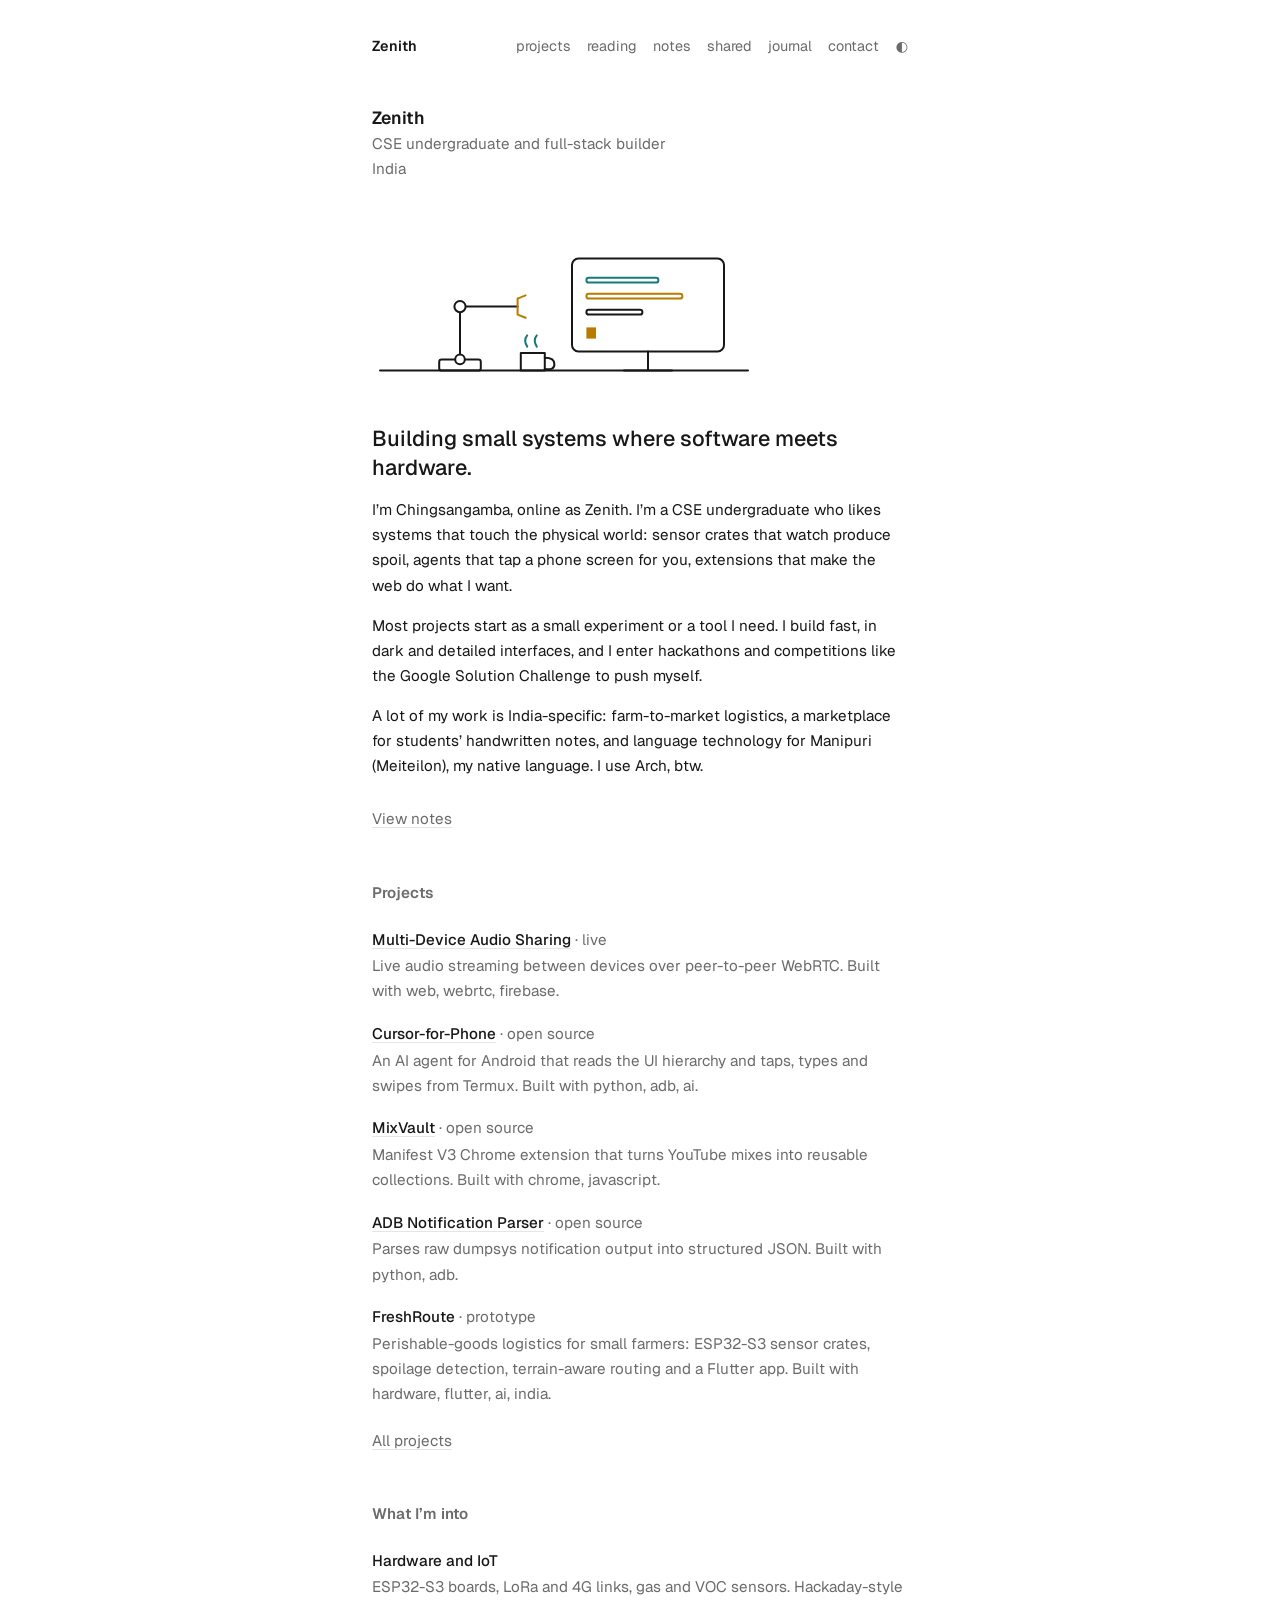
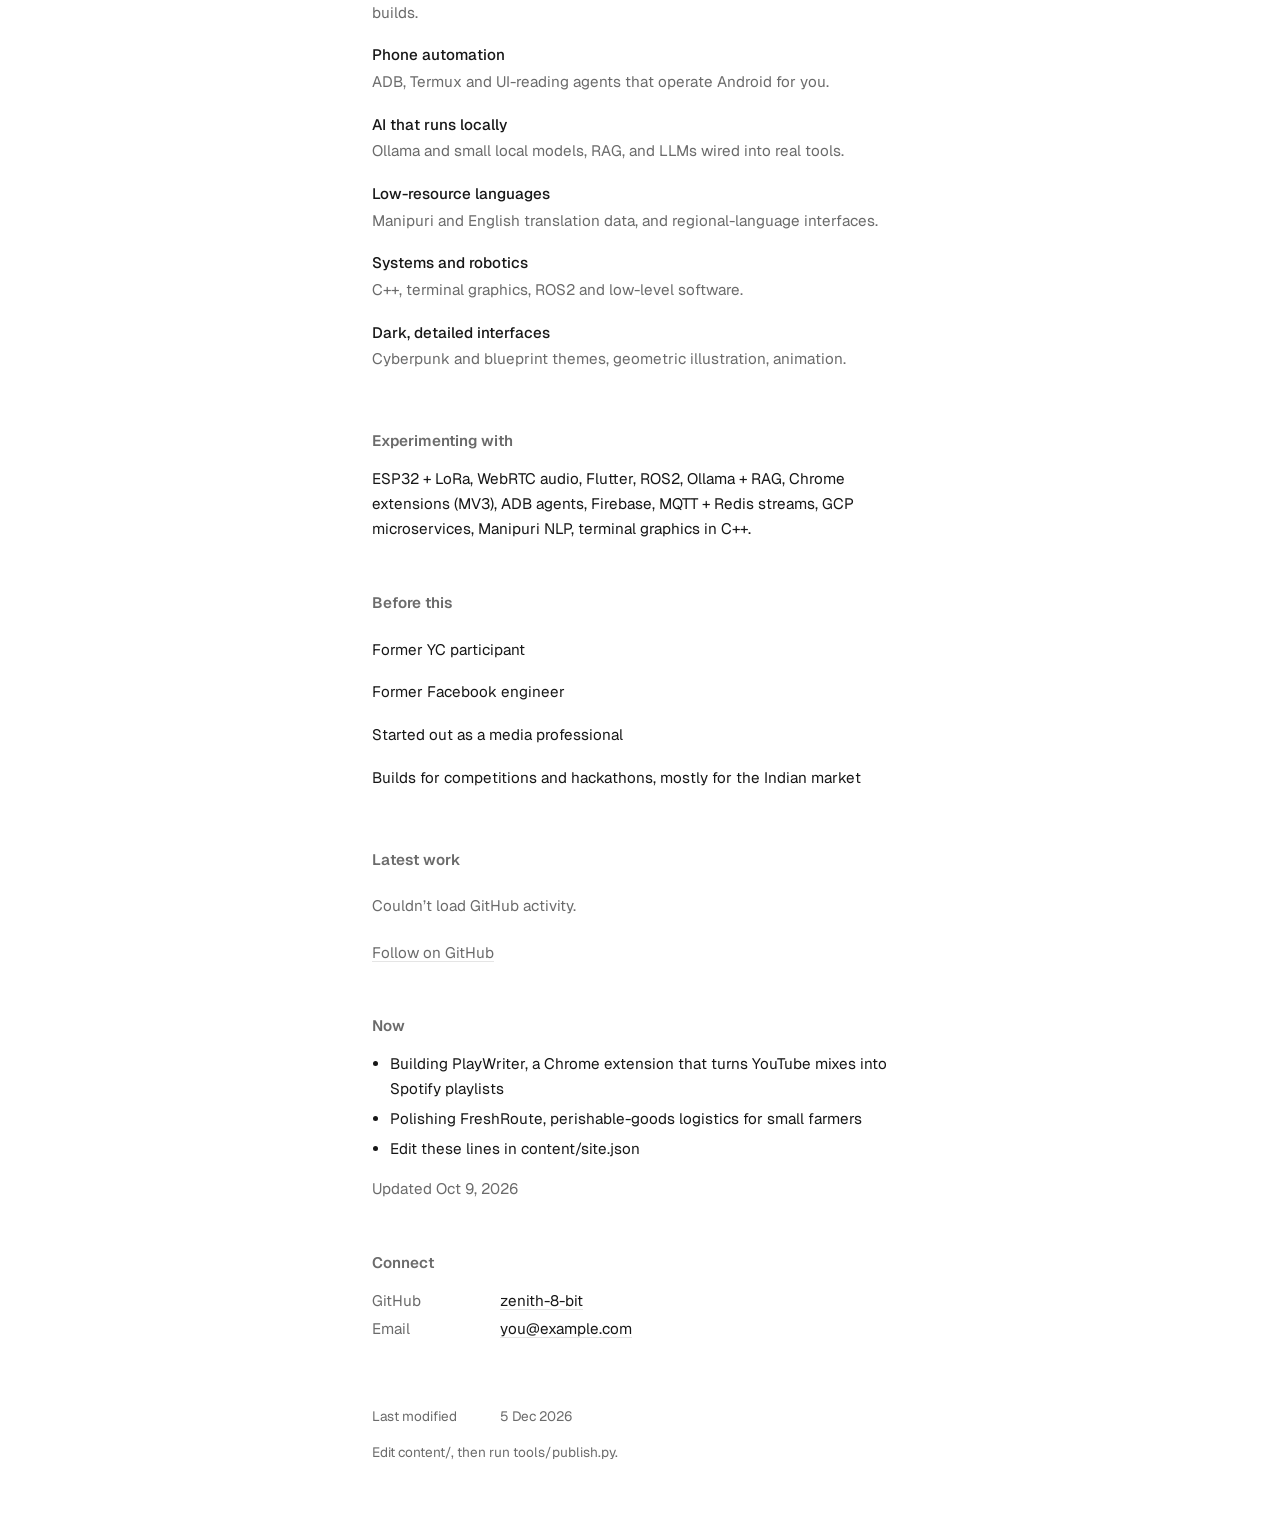
==== commit 7870bf2f: "push" ====
--- a/index.html
+++ b/index.html
@@ -1,7 +1,7 @@
 <!doctype html><html lang="en"><head><meta charset="utf-8"><meta name="viewport" content="width=device-width,initial-scale=1">
 <title>Zenith</title><meta name="description" content="Zenith (Chingsangamba) — systems, robotics, small experiments.">
 <link rel="icon" href="assets/img/favicon.svg"><link rel="preconnect" href="https://fonts.googleapis.com"><link rel="preconnect" href="https://fonts.gstatic.com" crossorigin>
-<link rel="stylesheet" href="https://fonts.googleapis.com/css2?family=Spectral:ital,wght@0,400;0,600;1,400&family=Hanken+Grotesk:wght@400;600&display=swap">
+<link rel="stylesheet" href="https://fonts.googleapis.com/css2?family=Geist:wght@400;500;600&display=swap">
 <link rel="stylesheet" href="assets/css/style.css"></head><body>
-<nav id="nav"></nav><main id="app"></main><footer id="foot"></footer>
+<nav id="nav"></nav><main id="app"><p>Loading…</p><noscript>This site needs JavaScript.</noscript></main><footer id="foot"></footer>
 <script src="assets/js/art.js"></script><script src="assets/js/md.js"></script><script src="assets/js/app.js"></script></body></html>
--- a/assets/css/style.css
+++ b/assets/css/style.css
@@ -1,43 +1,38 @@
-:root{--paper:#F2F5F6;--ink:#12263A;--mute:#5B6B79;--line:#C9D3DA;--a:#E8A200;--b:#1B8A8F;--serif:Spectral,Georgia,serif;--sans:"Hanken Grotesk",system-ui,sans-serif}
-:root[data-t=dark]{--paper:#0E2740;--ink:#E6EEF5;--mute:#8FA6BA;--line:#254664;--a:#FFC845;--b:#5FD0D4}
-@media(prefers-color-scheme:dark){:root:not([data-t=light]){--paper:#0E2740;--ink:#E6EEF5;--mute:#8FA6BA;--line:#254664;--a:#FFC845;--b:#5FD0D4}}
+:root{--paper:#0a0a0a;--ink:#ededed;--mute:#a1a1a1;--line:#262626;--a:#FFC845;--b:#5FD0D4;--sans:Geist,system-ui,-apple-system,"Segoe UI",sans-serif}
+:root[data-t=light]{--paper:#fff;--ink:#171717;--mute:#6b6b6b;--line:#e5e5e5;--a:#B87A00;--b:#17787D}
+@media(prefers-color-scheme:light){:root:not([data-t=dark]){--paper:#fff;--ink:#171717;--mute:#6b6b6b;--line:#e5e5e5;--a:#B87A00;--b:#17787D}}
 *{box-sizing:border-box}html{scroll-behavior:smooth}
-body{margin:0;background:var(--paper);color:var(--ink);font:1.1rem/1.65 var(--serif);
-background-image:linear-gradient(color-mix(in srgb,var(--line) 45%,transparent) 1px,transparent 1px),linear-gradient(90deg,color-mix(in srgb,var(--line) 45%,transparent) 1px,transparent 1px);background-size:28px 28px}
-main,nav,footer{max-width:42rem;margin:0 auto;padding:0 1.25rem}
-nav{display:flex;flex-wrap:wrap;gap:.2rem 1.1rem;align-items:center;padding-top:1.4rem;font:600 .95rem var(--sans)}
-nav a{color:var(--mute);text-decoration:none;padding:.2rem 0;border-bottom:2px solid transparent}
-nav a:hover,nav a[aria-current]{color:var(--ink);border-color:var(--a)}
-nav .home{margin-right:auto;color:var(--ink)}nav button{background:none;border:1px solid var(--line);border-radius:99px;color:var(--ink);cursor:pointer;padding:.15rem .6rem;font:inherit}
-a{color:var(--ink);text-decoration-color:var(--a);text-underline-offset:3px;text-decoration-thickness:2px}a:hover{color:var(--b)}
-:focus-visible{outline:3px solid var(--b);outline-offset:3px;border-radius:3px}
-h1{font:600 clamp(2.2rem,7vw,3.4rem)/1.05 var(--serif);margin:.3rem 0 .6rem;position:relative;display:inline-block;letter-spacing:-.01em}
-h2{font:600 1.35rem var(--serif);margin:2.8rem 0 .8rem;display:flex;gap:.8rem;align-items:center}h2:after{content:"";flex:1;border-top:1px dashed var(--line)}
-.lede{font-style:italic;color:var(--mute);font-size:1.25rem;margin:.2rem 0 1.2rem}
-.art svg{width:100%;height:auto;color:var(--ink);overflow:visible}.art.sm{max-width:11rem;margin:2rem 0 .4rem}.art.big{margin-top:1.5rem}
+body{margin:0;background:var(--paper);color:var(--ink);font:400 .95rem/1.65 var(--sans);-webkit-font-smoothing:antialiased}
+::selection{background:var(--a);color:#111}
+main,nav,footer{max-width:36rem;margin:0 auto;padding:0 1.25rem}
+nav{display:flex;flex-wrap:wrap;gap:.2rem 1rem;align-items:center;padding-top:2.2rem;font-size:.9rem}
+nav a{color:var(--mute);text-decoration:none}nav a:hover,nav a[aria-current]{color:var(--ink)}
+nav .home{margin-right:auto;color:var(--ink);font-weight:600}nav button{font:inherit;cursor:pointer;color:var(--mute);background:none;border:0;padding:0}nav button:hover{color:var(--ink)}
+a{color:var(--ink);text-decoration:underline;text-decoration-color:var(--line);text-underline-offset:3px;transition:text-decoration-color .15s}a:hover{text-decoration-color:var(--a)}
+:focus-visible{outline:2px solid var(--b);outline-offset:3px;border-radius:3px}
+h1{font:600 1.1rem/1.3 var(--sans);margin:3rem 0 .1rem}h2{font:600 .95rem var(--sans);margin:3.2rem 0 1rem;color:var(--mute)}
+.hl{font:500 1.35rem/1.35 var(--sans);margin:2rem 0 .8rem;color:var(--ink)}
+.mute,.sub{color:var(--mute)}.sub{margin:0}
+.art svg{width:100%;height:auto;color:var(--ink);overflow:visible}.hero{margin:2.2rem 0 0;max-width:24rem}.art.sm{max-width:8rem;margin-top:2.2rem}
 svg *{fill:none;stroke:currentColor;stroke-width:2.5;stroke-linecap:round;stroke-linejoin:round;transform-box:view-box}
 svg .a{stroke:var(--a)}svg .b{stroke:var(--b)}svg .fa{fill:var(--a);stroke:none}svg .fp{fill:var(--paper)}
-.list{list-style:none;padding:0;margin:0}.list li{padding:.9rem 0;border-bottom:1px dashed var(--line)}.list a{font-weight:600}
-.meta{font:.85rem var(--sans);color:var(--mute);margin-left:.6rem}.list p{margin:.2rem 0 0;color:var(--mute)}
-.tags span{font:.78rem var(--sans);border:1px solid var(--line);border-radius:99px;padding:0 .5rem;margin-right:.3rem;color:var(--mute)}
-.shelf{display:grid;grid-template-columns:repeat(auto-fill,minmax(11rem,1fr));gap:1rem;padding:0;list-style:none}
-.stamp{display:block;border:2px solid var(--ink);border-radius:6px;padding:.8rem;background:var(--paper);text-decoration:none;height:100%;transition:transform .2s,box-shadow .2s}
-.shelf li:nth-child(odd) .stamp{transform:rotate(-1.2deg)}.shelf li:nth-child(even) .stamp{transform:rotate(1deg)}.stamp:hover{transform:rotate(0) translateY(-3px);box-shadow:4px 4px 0 var(--a)}
-.stamp b{display:block;font-family:var(--sans)}.stamp small{color:var(--mute);display:block;line-height:1.35;margin-top:.2rem}
-.hero h1 svg{position:absolute;left:0;bottom:-.5rem;width:100%;height:14px;overflow:visible}
-.ul path{stroke:var(--a);stroke-width:4;stroke-dasharray:300;stroke-dashoffset:300;animation:draw 1.2s .5s ease-out forwards}
-article h2{font-size:1.5rem}article img{max-width:100%}article pre{background:color-mix(in srgb,var(--line) 40%,transparent);padding:1rem;overflow:auto;border-radius:6px;font-size:.9rem}
-blockquote{margin:1rem 0;padding-left:1rem;border-left:4px solid var(--a);color:var(--mute)}code{font-size:.9em}
-footer{padding:4rem 1.25rem 3rem;color:var(--mute);font:.9rem var(--sans)}
-@keyframes draw{to{stroke-dashoffset:0}}@keyframes sway{50%{transform:rotate(7deg)}}@keyframes blink{50%{opacity:0}}
-@keyframes type{from{transform:scaleX(0)}to{transform:scaleX(1)}}@keyframes steam{0%{transform:translateY(6px);opacity:0}50%{opacity:1}100%{transform:translateY(-10px);opacity:0}}
-@keyframes spin{to{transform:rotate(360deg)}}@keyframes pull{0%,70%,100%{transform:translateY(0)}80%,90%{transform:translateY(-9px)}}
-@keyframes loop{0%{stroke-dashoffset:200}60%,100%{stroke-dashoffset:0}}@keyframes tw{50%{opacity:.15}}@keyframes fly{to{offset-distance:100%}}
-@keyframes pulse{to{stroke-dashoffset:-24}}
+.rows{list-style:none;padding:0;margin:0}.rows li{padding:.55rem 0}.rows b,.rows a.t{font-weight:500}.rows p{margin:.1rem 0 0;color:var(--mute)}
+.row{display:flex;justify-content:space-between;gap:1rem}.row span{color:var(--mute);white-space:nowrap}
+.kv{display:grid;grid-template-columns:7rem 1fr;gap:.2rem 1rem;margin:0}.kv dt{color:var(--mute)}.kv dd{margin:0}
+.more{display:inline-block;margin-top:.8rem;color:var(--mute)}
+.now{padding-left:1.1rem;margin:0}.now li{margin:.3rem 0}
+article{margin-top:2rem}article h1{font-size:1.6rem;margin-top:.5rem}article h2,article h3{color:var(--ink);font-size:1.1rem;margin:2rem 0 .6rem}article p,article li{line-height:1.75}article img{max-width:100%}
+article pre{background:color-mix(in srgb,var(--line) 60%,transparent);padding:1rem;overflow:auto;border-radius:6px;font-size:.85rem}
+blockquote{margin:1rem 0;padding-left:1rem;border-left:2px solid var(--a);color:var(--mute)}
+footer{padding:4rem 1.25rem 3rem;color:var(--mute);font-size:.85rem}
+@keyframes sway{50%{transform:rotate(7deg)}}@keyframes blink{50%{opacity:0}}@keyframes type{from{transform:scaleX(0)}to{transform:scaleX(1)}}
+@keyframes steam{0%{transform:translateY(6px);opacity:0}50%{opacity:1}100%{transform:translateY(-10px);opacity:0}}@keyframes spin{to{transform:rotate(360deg)}}
+@keyframes pull{0%,70%,100%{transform:translateY(0)}80%,90%{transform:translateY(-9px)}}@keyframes loop{0%{stroke-dashoffset:200}60%,100%{stroke-dashoffset:0}}
+@keyframes tw{50%{opacity:.15}}@keyframes fly{to{offset-distance:100%}}@keyframes pulse{to{stroke-dashoffset:-24}}
 .arm1{transform-origin:110px 178px;animation:sway 5s ease-in-out infinite}.arm2{transform-origin:110px 112px;transform:rotate(var(--aim,0deg));transition:transform .4s}
-.row{transform-origin:268px 0;animation:type 4s steps(14) infinite alternate}.row2{animation-delay:1s}.row3{animation-delay:2s}.cur{animation:blink 1s steps(2) infinite}
+.row1,.rw{transform-origin:268px 0;animation:type 4s steps(14) infinite alternate}.row2{animation-delay:1s}.row3{animation-delay:2s}.cur{animation:blink 1s steps(2) infinite}
 .steam{animation:steam 3s infinite}.steam+.steam{animation-delay:1.2s}.g1{transform-origin:60px 70px;animation:spin 8s linear infinite}.g2{transform-origin:112px 52px;animation:spin 8s linear infinite reverse}
 .bk{animation:pull 7s infinite}.bk:nth-of-type(2){animation-delay:1.7s}.bk:nth-of-type(3){animation-delay:3.4s}.bk:nth-of-type(4){animation-delay:5s}
 .sq{stroke-dasharray:200;animation:loop 4s ease-in-out infinite}.star{animation:tw 3s infinite}.star:nth-of-type(2n){animation-delay:1.2s}
 .net line{stroke-dasharray:4 8;animation:pulse 1.6s linear infinite}.plane{offset-path:path("M10 90 C 60 10, 110 120, 170 30");animation:fly 5s ease-in-out infinite alternate}
-@media(prefers-reduced-motion:reduce){*,*:before{animation:none!important;transition:none!important}.ul path{stroke-dashoffset:0}}
+@media(prefers-reduced-motion:reduce){*,*:before{animation:none!important;transition:none!important}}
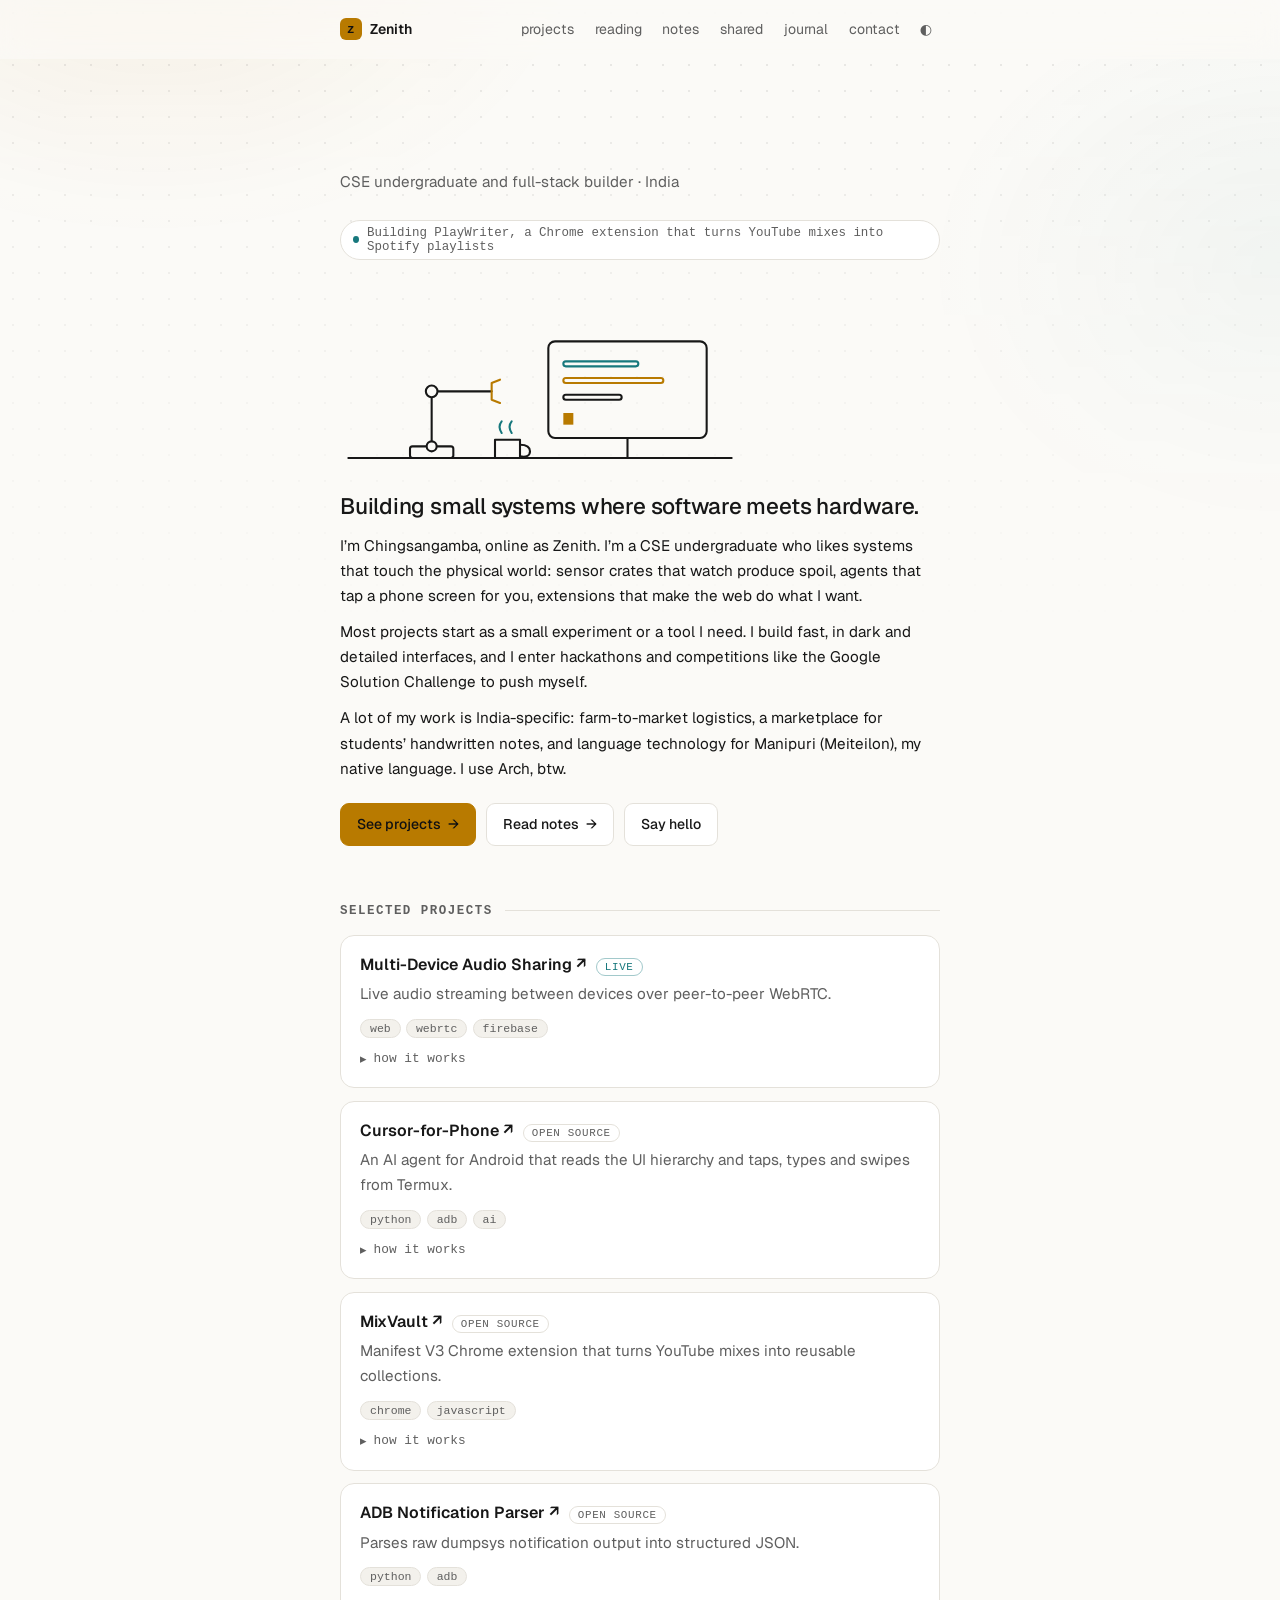
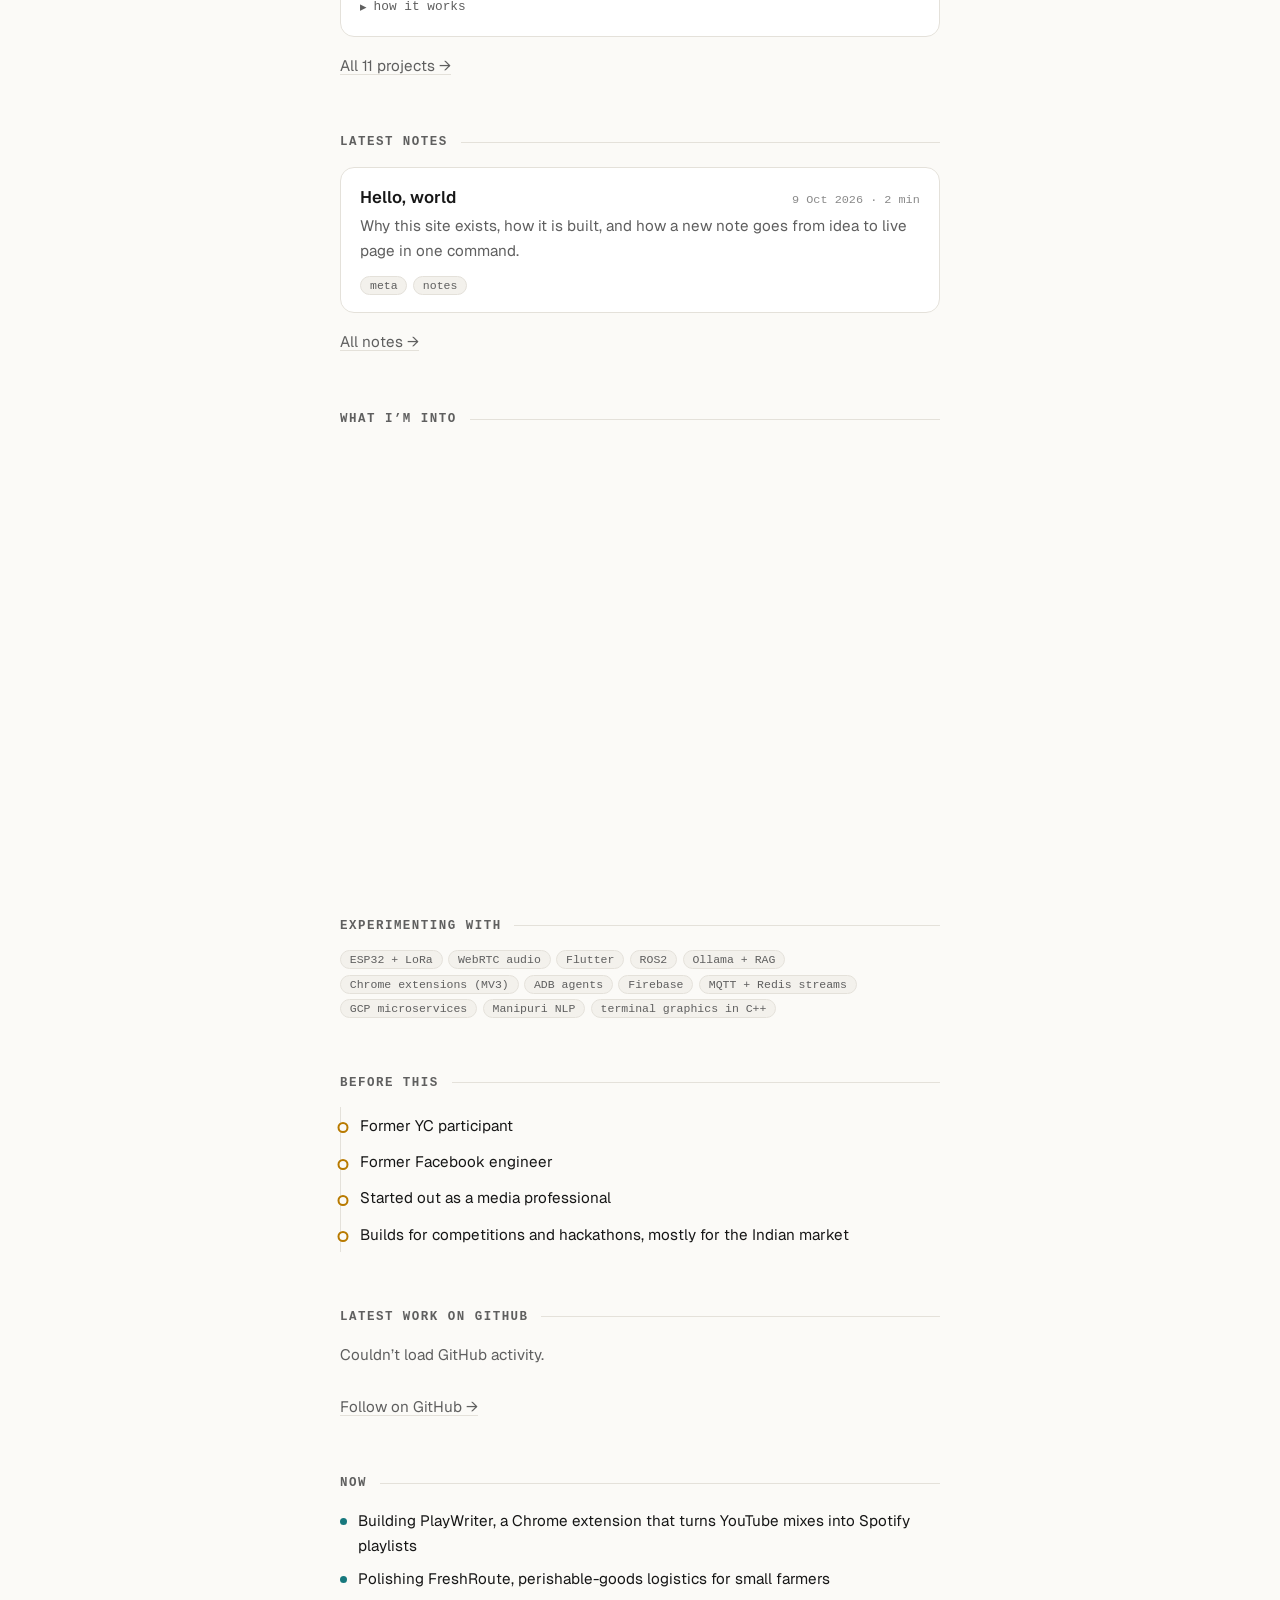
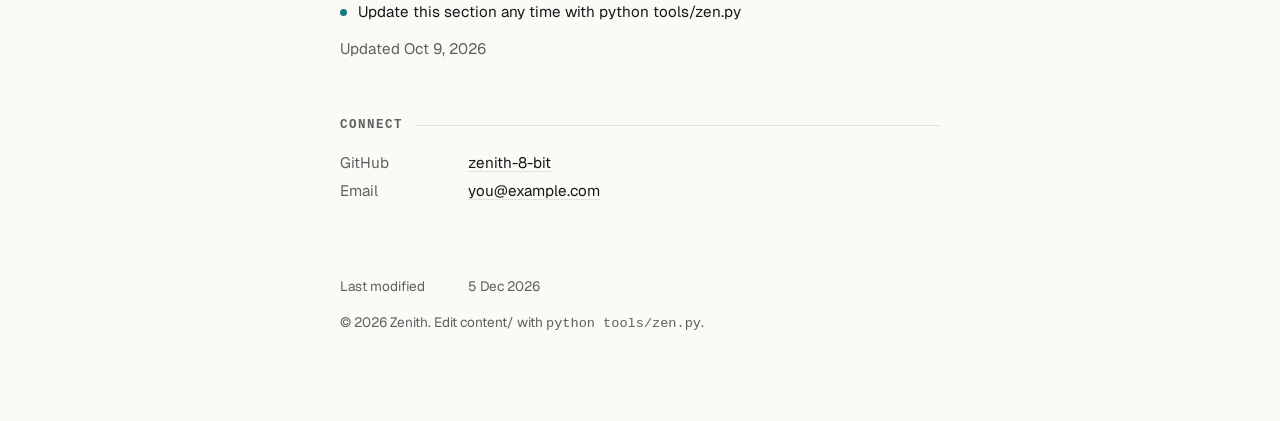
==== commit 19242c04: "update 2026-10-10" ====
--- a/index.html
+++ b/index.html
@@ -1,7 +1,9 @@
-<!doctype html><html lang="en"><head><meta charset="utf-8"><meta name="viewport" content="width=device-width,initial-scale=1">
-<title>Zenith</title><meta name="description" content="Zenith (Chingsangamba) — systems, robotics, small experiments.">
+<!doctype html><html lang="en"><head><meta charset="utf-8"><meta name="viewport" content="width=device-width,initial-scale=1,viewport-fit=cover">
+<title>Zenith</title><meta name="description" content="Zenith (Chingsangamba) — systems, robotics, small experiments."><meta name="theme-color" content="#0a0a0a">
+<meta property="og:title" content="Zenith"><meta property="og:description" content="Building small systems where software meets hardware.">
 <link rel="icon" href="assets/img/favicon.svg"><link rel="preconnect" href="https://fonts.googleapis.com"><link rel="preconnect" href="https://fonts.gstatic.com" crossorigin>
-<link rel="stylesheet" href="https://fonts.googleapis.com/css2?family=Geist:wght@400;500;600&display=swap">
+<link rel="stylesheet" href="https://fonts.googleapis.com/css2?family=Geist:wght@400;500;600;700&display=swap">
 <link rel="stylesheet" href="assets/css/style.css"></head><body>
-<nav id="nav"></nav><main id="app"><p>Loading…</p><noscript>This site needs JavaScript.</noscript></main><footer id="foot"></footer>
+<div id="boot" aria-hidden="true"><div class="w"><svg viewBox="0 0 32 32"><rect x="1" y="1" width="30" height="30" rx="8"/><path d="M8 22L16 8l8 14"/></svg><div class="bar"><i></i></div><small>LOADING</small></div></div>
+<div id="bar"></div><nav id="nav"></nav><main id="app"><noscript>This site needs JavaScript.</noscript></main><footer id="foot"></footer><div id="toast" role="status"></div>
 <script src="assets/js/art.js"></script><script src="assets/js/md.js"></script><script src="assets/js/app.js"></script></body></html>
--- a/assets/css/style.css
+++ b/assets/css/style.css
@@ -1,30 +1,117 @@
-:root{--paper:#0a0a0a;--ink:#ededed;--mute:#a1a1a1;--line:#262626;--a:#FFC845;--b:#5FD0D4;--sans:Geist,system-ui,-apple-system,"Segoe UI",sans-serif}
-:root[data-t=light]{--paper:#fff;--ink:#171717;--mute:#6b6b6b;--line:#e5e5e5;--a:#B87A00;--b:#17787D}
-@media(prefers-color-scheme:light){:root:not([data-t=dark]){--paper:#fff;--ink:#171717;--mute:#6b6b6b;--line:#e5e5e5;--a:#B87A00;--b:#17787D}}
-*{box-sizing:border-box}html{scroll-behavior:smooth}
-body{margin:0;background:var(--paper);color:var(--ink);font:400 .95rem/1.65 var(--sans);-webkit-font-smoothing:antialiased}
+:root{--paper:#0a0a0a;--card:#111113;--card2:#17171a;--ink:#ededed;--mute:#a1a1a1;--dim:#6b6b6b;--line:#262626;--a:#FFC845;--b:#5FD0D4;--sans:Geist,system-ui,-apple-system,"Segoe UI",sans-serif;--mono:ui-monospace,"JetBrains Mono",SFMono-Regular,Menlo,monospace;--ease:cubic-bezier(.2,.7,.2,1);--glow:rgba(255,200,69,.10);--glow2:rgba(95,208,212,.08)}
+:root[data-t=light]{--paper:#fbfaf7;--card:#fff;--card2:#f3f1ec;--ink:#171717;--mute:#5f5f5f;--dim:#8a8a8a;--line:#e4e1da;--a:#B87A00;--b:#17787D;--glow:rgba(184,122,0,.08);--glow2:rgba(23,120,125,.07)}
+@media(prefers-color-scheme:light){:root:not([data-t=dark]){--paper:#fbfaf7;--card:#fff;--card2:#f3f1ec;--ink:#171717;--mute:#5f5f5f;--dim:#8a8a8a;--line:#e4e1da;--a:#B87A00;--b:#17787D;--glow:rgba(184,122,0,.08);--glow2:rgba(23,120,125,.07)}}
+*{box-sizing:border-box}html{scroll-behavior:smooth;scroll-padding-top:5rem}
+body{margin:0;background:var(--paper);color:var(--ink);font:400 .95rem/1.65 var(--sans);-webkit-font-smoothing:antialiased;min-height:100vh;overflow-x:hidden}
+body:before{content:"";position:fixed;inset:0;z-index:-1;pointer-events:none;background:radial-gradient(600px 400px at 12% -5%,var(--glow),transparent 70%),radial-gradient(500px 400px at 100% 30%,var(--glow2),transparent 70%),radial-gradient(circle,color-mix(in srgb,var(--ink) 9%,transparent) 1px,transparent 1.2px) 0 0/26px 26px;-webkit-mask:linear-gradient(#000 0,transparent 70%);mask:linear-gradient(#000 0,transparent 70%)}
 ::selection{background:var(--a);color:#111}
-main,nav,footer{max-width:36rem;margin:0 auto;padding:0 1.25rem}
-nav{display:flex;flex-wrap:wrap;gap:.2rem 1rem;align-items:center;padding-top:2.2rem;font-size:.9rem}
-nav a{color:var(--mute);text-decoration:none}nav a:hover,nav a[aria-current]{color:var(--ink)}
-nav .home{margin-right:auto;color:var(--ink);font-weight:600}nav button{font:inherit;cursor:pointer;color:var(--mute);background:none;border:0;padding:0}nav button:hover{color:var(--ink)}
-a{color:var(--ink);text-decoration:underline;text-decoration-color:var(--line);text-underline-offset:3px;transition:text-decoration-color .15s}a:hover{text-decoration-color:var(--a)}
-:focus-visible{outline:2px solid var(--b);outline-offset:3px;border-radius:3px}
-h1{font:600 1.1rem/1.3 var(--sans);margin:3rem 0 .1rem}h2{font:600 .95rem var(--sans);margin:3.2rem 0 1rem;color:var(--mute)}
-.hl{font:500 1.35rem/1.35 var(--sans);margin:2rem 0 .8rem;color:var(--ink)}
-.mute,.sub{color:var(--mute)}.sub{margin:0}
-.art svg{width:100%;height:auto;color:var(--ink);overflow:visible}.hero{margin:2.2rem 0 0;max-width:24rem}.art.sm{max-width:8rem;margin-top:2.2rem}
+main,.navin,footer{max-width:40rem;margin:0 auto;padding:0 1.25rem}
+a{color:var(--ink);text-decoration:underline;text-decoration-color:var(--line);text-underline-offset:3px;transition:text-decoration-color .2s,color .2s}a:hover{text-decoration-color:var(--a)}
+:focus-visible{outline:2px solid var(--b);outline-offset:3px;border-radius:4px}
+.mute,.sub{color:var(--mute)}.sub{margin:0}.mono{font-family:var(--mono)}
+
+/* boot splash */
+#boot{position:fixed;inset:0;z-index:99;background:var(--paper);display:grid;place-items:center;transition:opacity .5s var(--ease),visibility .5s}
+#boot.out{opacity:0;visibility:hidden}
+#boot .w{display:grid;gap:1.1rem;justify-items:center}
+#boot svg{width:84px;height:84px;overflow:visible}
+#boot path{fill:none;stroke:var(--a);stroke-width:3;stroke-linecap:round;stroke-linejoin:round;stroke-dasharray:80;stroke-dashoffset:80;animation:draw 1s var(--ease) forwards}
+#boot rect{fill:none;stroke:var(--line);stroke-width:2}
+#boot .bar{width:140px;height:2px;background:var(--line);border-radius:2px;overflow:hidden}#boot .bar i{display:block;height:100%;width:100%;background:linear-gradient(90deg,var(--a),var(--b));transform-origin:left;animation:fill 1s var(--ease) forwards}
+#boot small{font:.72rem var(--mono);color:var(--dim);letter-spacing:.14em}
+@keyframes draw{to{stroke-dashoffset:0}}@keyframes fill{from{transform:scaleX(0)}to{transform:scaleX(1)}}
+
+/* progress + nav */
+#bar{position:fixed;top:0;left:0;height:2px;width:100%;transform-origin:left;transform:scaleX(0);background:linear-gradient(90deg,var(--a),var(--b));z-index:60}
+nav{position:sticky;top:0;z-index:50;backdrop-filter:blur(14px) saturate(1.4);-webkit-backdrop-filter:blur(14px) saturate(1.4);background:color-mix(in srgb,var(--paper) 72%,transparent);border-bottom:1px solid transparent;transition:border-color .3s}
+nav.s{border-color:var(--line)}
+.navin{display:flex;flex-wrap:wrap;gap:.1rem .2rem;align-items:center;padding-top:.85rem;padding-bottom:.85rem;font-size:.88rem}
+nav a{color:var(--mute);text-decoration:none;padding:.25rem .55rem;border-radius:6px;position:relative;transition:color .2s,background .2s}
+nav a:hover{color:var(--ink);background:color-mix(in srgb,var(--ink) 7%,transparent)}
+nav a[aria-current]{color:var(--ink)}nav a[aria-current]:after{content:"";position:absolute;left:.55rem;right:.55rem;bottom:-1px;height:2px;border-radius:2px;background:var(--a);animation:grow .35s var(--ease)}
+nav .home{margin-right:auto;color:var(--ink);font-weight:600;padding-left:0;display:flex;align-items:center;gap:.5rem}nav .home:hover{background:none}
+nav .home i{width:1.35rem;height:1.35rem;border-radius:6px;background:var(--a);display:inline-grid;place-items:center;color:#111;font:700 .72rem var(--mono);font-style:normal}
+nav button{font:inherit;cursor:pointer;color:var(--mute);background:none;border:0;padding:.25rem .5rem;border-radius:6px;transition:transform .4s var(--ease),color .2s}nav button:hover{color:var(--ink);transform:rotate(180deg)}
+@keyframes grow{from{transform:scaleX(0)}}
+
+/* page entrance */
+.page>*{opacity:0;transform:translateY(14px);animation:rise .6s var(--ease) forwards;animation-delay:calc(var(--i,0)*55ms)}
+@keyframes rise{to{opacity:1;transform:none}}
+.rv{opacity:0;transform:translateY(18px);transition:opacity .7s var(--ease),transform .7s var(--ease);transition-delay:calc(var(--d,0)*70ms)}.rv.in{opacity:1;transform:none}
+
+/* type */
+h1{font:600 1.1rem/1.3 var(--sans);margin:3rem 0 .1rem}
+h2{font:600 .78rem var(--mono);letter-spacing:.12em;text-transform:uppercase;margin:3.6rem 0 1.1rem;color:var(--mute);display:flex;align-items:center;gap:.8rem}h2:after{content:"";flex:1;height:1px;background:var(--line)}
+h2 small{font:inherit;color:var(--dim)}
+.name{font:650 clamp(2.4rem,9vw,3.4rem)/1.05 var(--sans);letter-spacing:-.03em;margin:2.6rem 0 .5rem;background:linear-gradient(100deg,var(--ink) 30%,var(--a) 60%,var(--b));background-size:200% 100%;-webkit-background-clip:text;background-clip:text;color:transparent;animation:sheen 8s ease-in-out infinite alternate}
+@keyframes sheen{to{background-position:100% 0}}
+.pill{display:inline-flex;align-items:center;gap:.5rem;font:.78rem var(--mono);color:var(--mute);border:1px solid var(--line);background:var(--card);padding:.3rem .75rem;border-radius:99px;margin-top:.9rem}
+.dot{width:7px;height:7px;border-radius:50%;background:var(--b);box-shadow:0 0 0 0 var(--b);animation:ping 2s infinite}@keyframes ping{70%{box-shadow:0 0 0 8px transparent}100%{box-shadow:0 0 0 0 transparent}}
+.hl{font:500 1.4rem/1.35 var(--sans);margin:2rem 0 1rem;letter-spacing:-.01em}
+.page p{margin:.7rem 0}
+.btns{display:flex;gap:.6rem;flex-wrap:wrap;margin-top:1.4rem}
+.btn{display:inline-flex;align-items:center;gap:.45rem;padding:.55rem 1rem;border-radius:9px;font-size:.88rem;font-weight:500;text-decoration:none;border:1px solid var(--line);background:var(--card);color:var(--ink);transition:transform .25s var(--ease),border-color .2s,box-shadow .25s}
+.btn:hover{transform:translateY(-2px);border-color:var(--a);box-shadow:0 8px 24px -12px var(--a)}.btn.p{background:var(--a);color:#111;border-color:var(--a)}.btn.p:hover{box-shadow:0 8px 24px -8px var(--a)}
+.btn span{transition:transform .25s var(--ease)}.btn:hover span{transform:translateX(3px)}
+
+/* art */
 svg *{fill:none;stroke:currentColor;stroke-width:2.5;stroke-linecap:round;stroke-linejoin:round;transform-box:view-box}
+.art svg{width:100%;height:auto;color:var(--ink);overflow:visible}.hero{margin:2.4rem 0 0;max-width:25rem}.art.sm{max-width:7.5rem;margin-top:2.4rem}
 svg .a{stroke:var(--a)}svg .b{stroke:var(--b)}svg .fa{fill:var(--a);stroke:none}svg .fp{fill:var(--paper)}
-.rows{list-style:none;padding:0;margin:0}.rows li{padding:.55rem 0}.rows b,.rows a.t{font-weight:500}.rows p{margin:.1rem 0 0;color:var(--mute)}
-.row{display:flex;justify-content:space-between;gap:1rem}.row span{color:var(--mute);white-space:nowrap}
+
+/* cards */
+.grid{display:grid;gap:.8rem}.g2{grid-template-columns:repeat(auto-fill,minmax(15rem,1fr))}
+.card{position:relative;border:1px solid var(--line);background:var(--card);border-radius:14px;padding:1.1rem 1.2rem;transition:transform .35s var(--ease),border-color .25s;overflow:hidden}
+.card:before{content:"";position:absolute;inset:0;background:radial-gradient(320px circle at var(--mx,50%) var(--my,0),var(--glow),transparent 60%);opacity:0;transition:opacity .3s;pointer-events:none}
+.card:hover{border-color:color-mix(in srgb,var(--a) 45%,var(--line));transform:translateY(-2px)}.card:hover:before{opacity:1}
+.card h3{font:600 1rem var(--sans);margin:0;display:flex;align-items:baseline;gap:.6rem;flex-wrap:wrap}.card p{margin:.35rem 0 0;color:var(--mute)}
+.card .t{color:var(--ink);text-decoration:none}.card .t:hover{color:var(--a)}
+.stack{display:grid;gap:.8rem}
+.badge{font:.68rem var(--mono);letter-spacing:.06em;text-transform:uppercase;padding:.12rem .5rem;border-radius:99px;border:1px solid var(--line);color:var(--mute)}
+.badge.live,.badge.reading{color:var(--b);border-color:color-mix(in srgb,var(--b) 40%,transparent)}.badge.in-progress,.badge.next{color:var(--a);border-color:color-mix(in srgb,var(--a) 40%,transparent)}
+.meta{font:.74rem var(--mono);color:var(--dim);margin-left:auto}
+.chips{display:flex;flex-wrap:wrap;gap:.35rem;margin-top:.8rem}.chip{font:.72rem var(--mono);color:var(--mute);background:var(--card2);border:1px solid var(--line);padding:.12rem .55rem;border-radius:99px}
+button.chip{cursor:pointer;transition:all .2s}button.chip:hover,button.chip.on{color:#111;background:var(--a);border-color:var(--a)}
+.filters{display:flex;flex-wrap:wrap;gap:.4rem;margin:1.2rem 0 1rem}
+.more{display:inline-block;margin-top:1rem;color:var(--mute)}
+.xp{display:grid;grid-template-rows:0fr;transition:grid-template-rows .45s var(--ease)}.xp>div{overflow:hidden}.card.open .xp{grid-template-rows:1fr}
+.xp .in{padding-top:.9rem;margin-top:.9rem;border-top:1px dashed var(--line);color:var(--mute)}.xp .in p{margin:.5rem 0}
+.tg{font:.8rem var(--mono);cursor:pointer;background:none;border:0;color:var(--mute);padding:0;margin-top:.8rem;display:inline-flex;gap:.4rem;align-items:center}.tg:hover{color:var(--a)}.tg i{transition:transform .35s var(--ease);font-style:normal}.card.open .tg i{transform:rotate(90deg)}
+.links{display:flex;gap:1rem;margin-top:.7rem;font-size:.88rem}
+.stars{color:var(--a);letter-spacing:.1em;font-size:.8rem}.stars s{color:var(--line);text-decoration:none}
+
+/* lists */
+.rows{list-style:none;padding:0;margin:0}.rows li{padding:.65rem 0;border-bottom:1px solid var(--line)}.rows li:last-child{border:0}.rows b,.rows a.t{font-weight:500}.rows p{margin:.1rem 0 0;color:var(--mute)}
+.tl{list-style:none;margin:0;padding:0 0 0 1.2rem;border-left:1px solid var(--line)}.tl li{position:relative;padding:.35rem 0}.tl li:before{content:"";position:absolute;left:-1.2rem;top:.95rem;width:7px;height:7px;border-radius:50%;background:var(--paper);border:2px solid var(--a);transform:translateX(-3.5px)}
+.now{list-style:none;padding:0;margin:0}.now li{display:flex;gap:.7rem;margin:.5rem 0;align-items:baseline}.now li:before{content:"";flex:none;width:7px;height:7px;border-radius:50%;background:var(--b);transform:translateY(-1px);animation:ping 2.4s infinite}
 .kv{display:grid;grid-template-columns:7rem 1fr;gap:.2rem 1rem;margin:0}.kv dt{color:var(--mute)}.kv dd{margin:0}
-.more{display:inline-block;margin-top:.8rem;color:var(--mute)}
-.now{padding-left:1.1rem;margin:0}.now li{margin:.3rem 0}
-article{margin-top:2rem}article h1{font-size:1.6rem;margin-top:.5rem}article h2,article h3{color:var(--ink);font-size:1.1rem;margin:2rem 0 .6rem}article p,article li{line-height:1.75}article img{max-width:100%}
-article pre{background:color-mix(in srgb,var(--line) 60%,transparent);padding:1rem;overflow:auto;border-radius:6px;font-size:.85rem}
-blockquote{margin:1rem 0;padding-left:1rem;border-left:2px solid var(--a);color:var(--mute)}
-footer{padding:4rem 1.25rem 3rem;color:var(--mute);font-size:.85rem}
+.post{display:block;text-decoration:none;color:inherit}.post h3{font-size:1.05rem}.post:hover h3{color:var(--a)}
+
+/* skeleton */
+.sk{border-radius:8px;background:linear-gradient(90deg,var(--card) 25%,var(--card2) 50%,var(--card) 75%);background-size:300% 100%;animation:shim 1.3s infinite linear;height:1rem;margin:.7rem 0}.sk.l{height:3.2rem;border-radius:12px}.sk.s{width:60%}
+@keyframes shim{to{background-position:-300% 0}}
+
+/* article */
+article{margin-top:2rem}article h1{font:650 clamp(1.7rem,6vw,2.2rem)/1.15 var(--sans);letter-spacing:-.025em;margin:.8rem 0 .6rem}
+.ameta{display:flex;gap:.8rem;flex-wrap:wrap;font:.78rem var(--mono);color:var(--dim);align-items:center}
+article .body{margin-top:1.8rem;font-size:1rem}article .body p,article .body li{line-height:1.8}
+article .body h2,article .body h3,article .body h4{font:600 1.2rem/1.3 var(--sans);letter-spacing:-.01em;text-transform:none;color:var(--ink);margin:2.4rem 0 .6rem;display:block}article .body h2:after{display:none}article .body h3{font-size:1.05rem}
+.body h2 a.an,.body h3 a.an{color:var(--dim);text-decoration:none;margin-left:.4rem;opacity:0;transition:opacity .2s}.body h2:hover a.an,.body h3:hover a.an{opacity:1}
+article img{max-width:100%;border-radius:10px}
+article code{font:.86em var(--mono);background:var(--card2);padding:.12rem .4rem;border-radius:5px;border:1px solid var(--line)}
+figure.code{margin:1.3rem 0;border:1px solid var(--line);border-radius:12px;background:var(--card);overflow:hidden}figure.code figcaption{display:flex;justify-content:space-between;font:.7rem var(--mono);color:var(--dim);padding:.5rem .9rem;border-bottom:1px solid var(--line);text-transform:uppercase;letter-spacing:.08em}
+figure.code button{font:inherit;background:none;border:0;color:var(--mute);cursor:pointer;text-transform:inherit}figure.code button:hover{color:var(--a)}
+figure.code pre{margin:0;padding:1rem;overflow:auto}figure.code code{background:none;border:0;padding:0;font-size:.84rem;line-height:1.7}
+blockquote{margin:1.4rem 0;padding:.2rem 0 .2rem 1.1rem;border-left:2px solid var(--a);color:var(--mute);font-style:italic}
+.body table{width:100%;border-collapse:collapse;font-size:.9rem;margin:1.2rem 0;display:block;overflow:auto}.body th,.body td{text-align:left;padding:.5rem .8rem;border-bottom:1px solid var(--line)}.body th{color:var(--mute);font-weight:500}
+.body hr{border:0;height:1px;background:var(--line);margin:2.4rem 0}.body ul,.body ol{padding-left:1.3rem}.body li::marker{color:var(--a)}
+.toc{border:1px solid var(--line);border-radius:12px;padding:.9rem 1.1rem;margin-top:1.6rem;background:var(--card)}.toc b{font:.7rem var(--mono);letter-spacing:.1em;color:var(--dim);text-transform:uppercase}.toc a{display:block;color:var(--mute);text-decoration:none;padding:.15rem 0;font-size:.88rem}.toc a:hover{color:var(--a)}
+.pn{display:grid;grid-template-columns:1fr 1fr;gap:.8rem;margin-top:3.5rem}.pn .card{text-decoration:none}.pn small{font:.7rem var(--mono);color:var(--dim);text-transform:uppercase;letter-spacing:.08em}.pn .nx{text-align:right}
+.back{color:var(--mute);text-decoration:none;font-size:.88rem}.back:hover{color:var(--a)}
+footer{padding:4.5rem 1.25rem 3.5rem;color:var(--mute);font-size:.85rem}
+#toast{position:fixed;bottom:1.4rem;left:50%;transform:translate(-50%,20px);background:var(--ink);color:var(--paper);padding:.5rem 1rem;border-radius:99px;font-size:.82rem;opacity:0;pointer-events:none;transition:all .35s var(--ease);z-index:70}#toast.on{opacity:1;transform:translate(-50%,0)}
+
+/* svg animations */
 @keyframes sway{50%{transform:rotate(7deg)}}@keyframes blink{50%{opacity:0}}@keyframes type{from{transform:scaleX(0)}to{transform:scaleX(1)}}
 @keyframes steam{0%{transform:translateY(6px);opacity:0}50%{opacity:1}100%{transform:translateY(-10px);opacity:0}}@keyframes spin{to{transform:rotate(360deg)}}
 @keyframes pull{0%,70%,100%{transform:translateY(0)}80%,90%{transform:translateY(-9px)}}@keyframes loop{0%{stroke-dashoffset:200}60%,100%{stroke-dashoffset:0}}
@@ -35,4 +122,5 @@
 .bk{animation:pull 7s infinite}.bk:nth-of-type(2){animation-delay:1.7s}.bk:nth-of-type(3){animation-delay:3.4s}.bk:nth-of-type(4){animation-delay:5s}
 .sq{stroke-dasharray:200;animation:loop 4s ease-in-out infinite}.star{animation:tw 3s infinite}.star:nth-of-type(2n){animation-delay:1.2s}
 .net line{stroke-dasharray:4 8;animation:pulse 1.6s linear infinite}.plane{offset-path:path("M10 90 C 60 10, 110 120, 170 30");animation:fly 5s ease-in-out infinite alternate}
-@media(prefers-reduced-motion:reduce){*,*:before{animation:none!important;transition:none!important}}
+@media(max-width:520px){.kv{grid-template-columns:5rem 1fr}.pn{grid-template-columns:1fr}.navin{gap:0}nav a{padding:.25rem .4rem}}
+@media(prefers-reduced-motion:reduce){*,*:before,*:after{animation:none!important;transition:none!important}.page>*,.rv{opacity:1;transform:none}#boot{display:none}}
